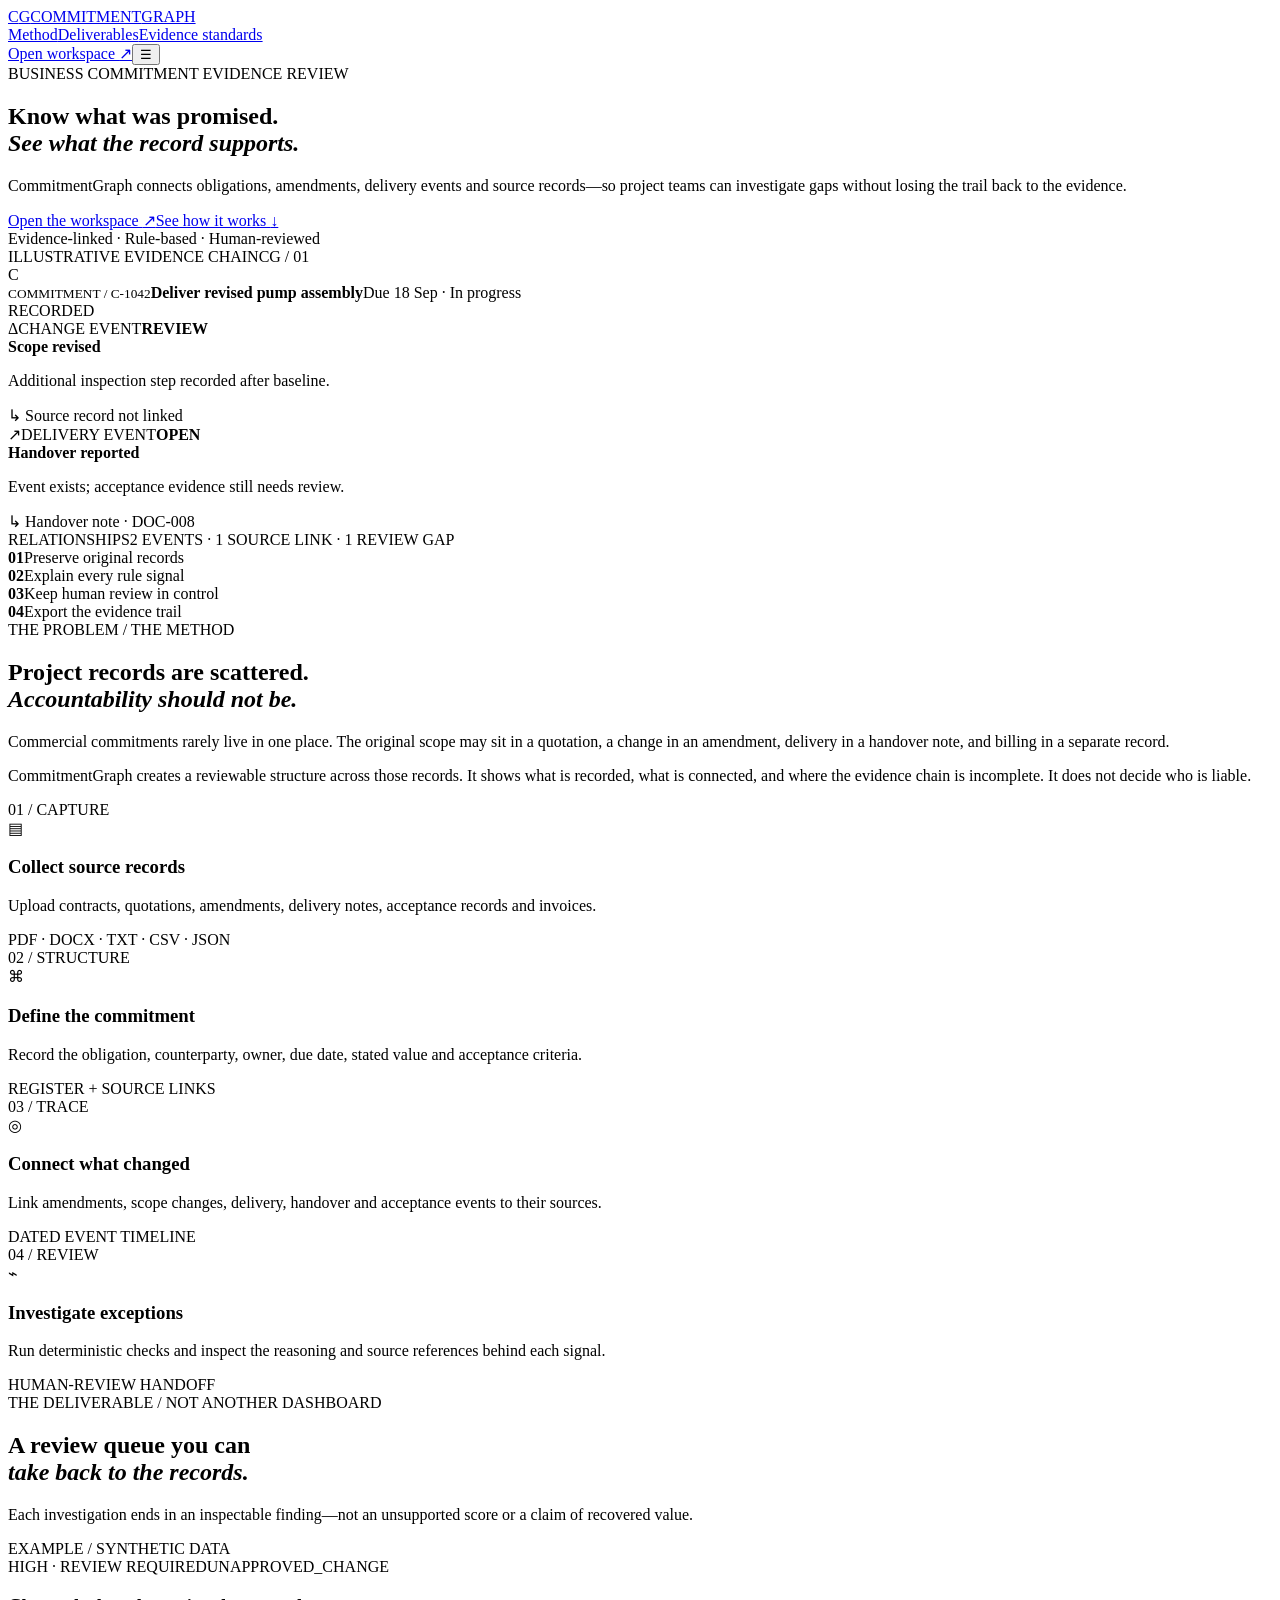
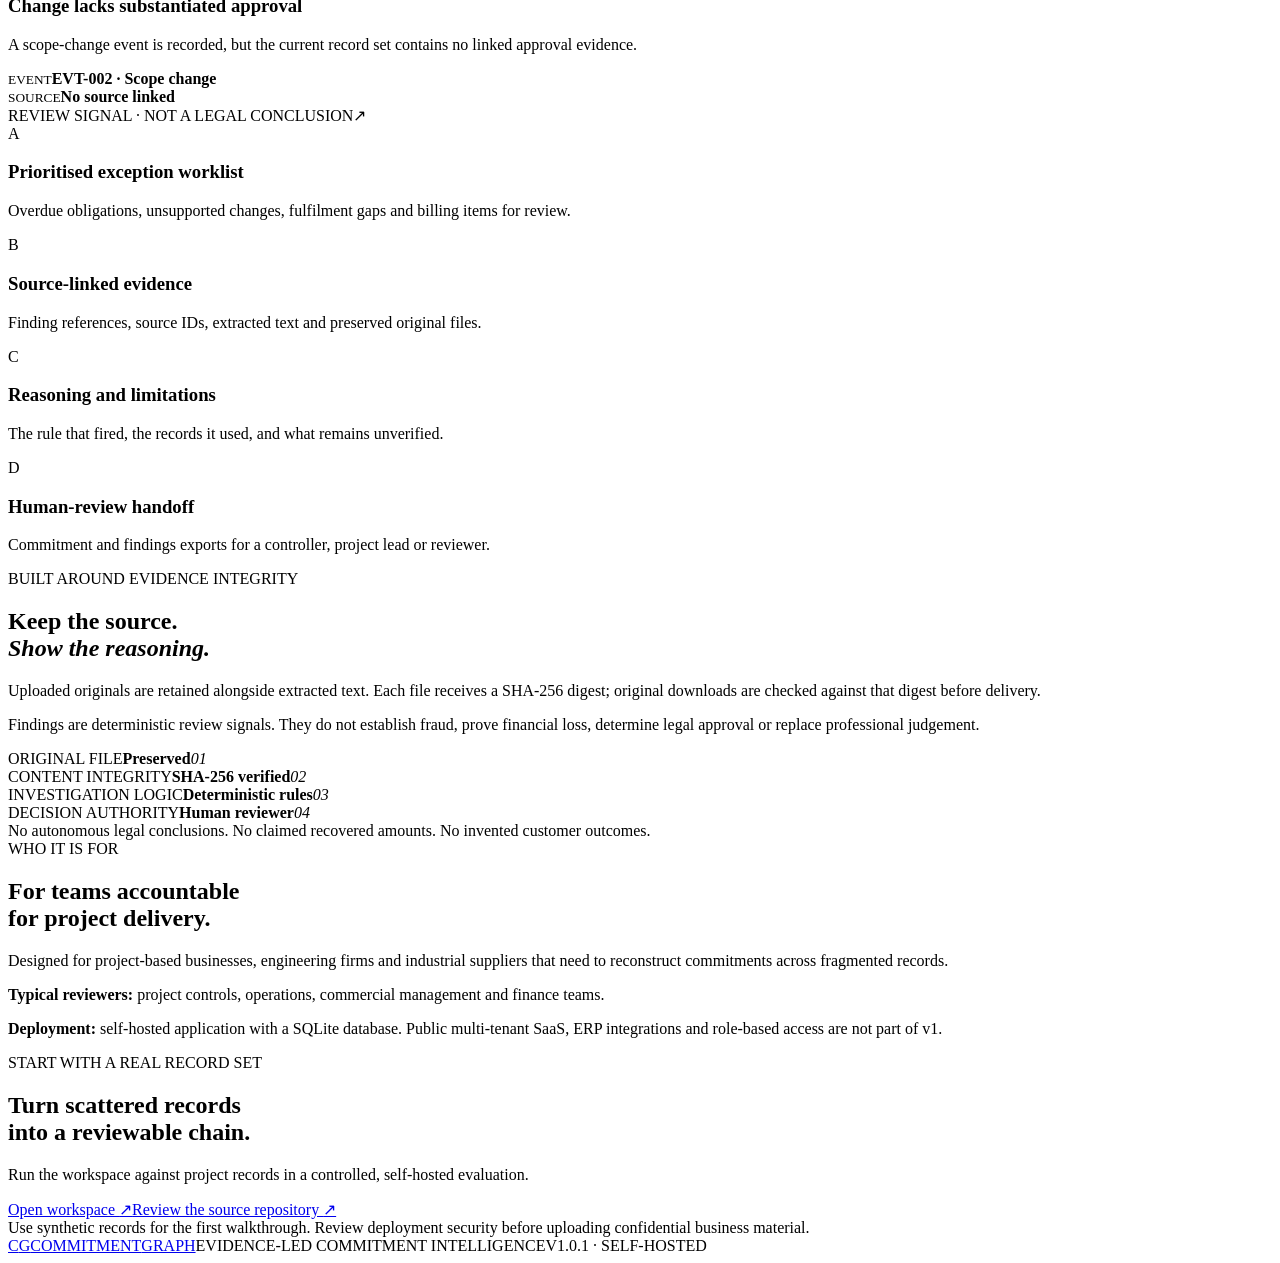
==== static/marketing.html @ 166079d4 "Add the CommitmentGraph public product website" ====
<!doctype html>
<html lang="en"><head>
<meta charset="utf-8"><meta name="viewport" content="width=device-width,initial-scale=1">
<meta name="theme-color" content="#101713"><meta name="description" content="CommitmentGraph connects business obligations, changes, delivery events and source records into an evidence-linked review workflow.">
<meta property="og:title" content="CommitmentGraph — Evidence-led commitment intelligence"><meta property="og:description" content="Reconstruct what was promised, what changed, what was delivered, and what the records support.">
<title>CommitmentGraph — Evidence-led commitment intelligence</title>
<link rel="preconnect" href="https://fonts.googleapis.com"><link rel="preconnect" href="https://fonts.gstatic.com" crossorigin>
<link href="https://fonts.googleapis.com/css2?family=DM+Mono:wght@400;500&family=DM+Sans:wght@400;500;600;700&family=Manrope:wght@400;500;600;700;800&display=swap" rel="stylesheet">
<link rel="stylesheet" href="/static/site.css"></head><body>
<header class="site-header"><a class="brand" href="/" aria-label="CommitmentGraph home"><span class="brand-mark">C<span>G</span></span><span class="brand-word">COMMITMENT<span>GRAPH</span></span></a>
<nav class="main-nav" id="main-nav"><a href="#method">Method</a><a href="#outputs">Deliverables</a><a href="#boundaries">Evidence standards</a></nav>
<a class="header-cta" href="/workspace">Open workspace <span>↗</span></a><button class="menu-toggle" aria-label="Toggle navigation" aria-expanded="false">☰</button></header>
<main>
<section class="hero section-wrap"><div class="hero-copy"><div class="eyebrow"><span class="eyebrow-line"></span> BUSINESS COMMITMENT EVIDENCE REVIEW</div>
<h1>Know what was promised.<br><em>See what the record supports.</em></h1>
<p class="hero-lede">CommitmentGraph connects obligations, amendments, delivery events and source records—so project teams can investigate gaps without losing the trail back to the evidence.</p>
<div class="hero-actions"><a class="button button-primary" href="/workspace">Open the workspace <span>↗</span></a><a class="button button-secondary" href="#method">See how it works <span>↓</span></a></div>
<div class="hero-footnote"><span class="status-dot"></span> Evidence-linked · Rule-based · Human-reviewed</div></div>
<div class="hero-visual"><div class="visual-topline"><span>ILLUSTRATIVE EVIDENCE CHAIN</span><span>CG / 01</span></div>
<div class="chain-root"><div class="node-icon">C</div><div><small>COMMITMENT / C-1042</small><strong>Deliver revised pump assembly</strong><span>Due 18 Sep · In progress</span></div><span class="node-state">RECORDED</span></div>
<div class="chain-branches"><div class="branch-line"></div><article class="chain-card change"><div class="chain-card-head"><span class="type-mark">Δ</span><span>CHANGE EVENT</span><b>REVIEW</b></div><strong>Scope revised</strong><p>Additional inspection step recorded after baseline.</p><div class="chain-source">↳ Source record not linked</div></article>
<article class="chain-card delivery"><div class="chain-card-head"><span class="type-mark">↗</span><span>DELIVERY EVENT</span><b>OPEN</b></div><strong>Handover reported</strong><p>Event exists; acceptance evidence still needs review.</p><div class="chain-source linked">↳ Handover note · DOC-008</div></article></div>
<div class="visual-footer"><span>RELATIONSHIPS</span><span>2 EVENTS · 1 SOURCE LINK · 1 REVIEW GAP</span></div></div></section>
<section class="proof-strip"><div><b>01</b><span>Preserve original records</span></div><div><b>02</b><span>Explain every rule signal</span></div><div><b>03</b><span>Keep human review in control</span></div><div><b>04</b><span>Export the evidence trail</span></div></section>
<section class="intro section-wrap" id="method"><div class="section-kicker">THE PROBLEM / THE METHOD</div><div class="intro-grid"><h2>Project records are scattered.<br><em>Accountability should not be.</em></h2>
<div class="intro-text"><p>Commercial commitments rarely live in one place. The original scope may sit in a quotation, a change in an amendment, delivery in a handover note, and billing in a separate record.</p><p>CommitmentGraph creates a reviewable structure across those records. It shows what is recorded, what is connected, and where the evidence chain is incomplete. It does not decide who is liable.</p></div></div>
<div class="workflow"><article class="workflow-step"><span class="step-no">01 / CAPTURE</span><div class="step-icon">▤</div><h3>Collect source records</h3><p>Upload contracts, quotations, amendments, delivery notes, acceptance records and invoices.</p><span class="step-foot">PDF · DOCX · TXT · CSV · JSON</span></article>
<article class="workflow-step"><span class="step-no">02 / STRUCTURE</span><div class="step-icon">⌘</div><h3>Define the commitment</h3><p>Record the obligation, counterparty, owner, due date, stated value and acceptance criteria.</p><span class="step-foot">REGISTER + SOURCE LINKS</span></article>
<article class="workflow-step"><span class="step-no">03 / TRACE</span><div class="step-icon">◎</div><h3>Connect what changed</h3><p>Link amendments, scope changes, delivery, handover and acceptance events to their sources.</p><span class="step-foot">DATED EVENT TIMELINE</span></article>
<article class="workflow-step"><span class="step-no">04 / REVIEW</span><div class="step-icon">⌁</div><h3>Investigate exceptions</h3><p>Run deterministic checks and inspect the reasoning and source references behind each signal.</p><span class="step-foot">HUMAN-REVIEW HANDOFF</span></article></div></section>
<section class="outputs-section" id="outputs"><div class="section-wrap"><div class="section-kicker">THE DELIVERABLE / NOT ANOTHER DASHBOARD</div><div class="outputs-heading"><h2>A review queue you can<br><em>take back to the records.</em></h2><p>Each investigation ends in an inspectable finding—not an unsupported score or a claim of recovered value.</p></div>
<div class="output-grid"><article class="output-main"><div class="output-label">EXAMPLE / SYNTHETIC DATA</div><div class="finding-preview"><div class="finding-top"><span class="finding-tag">HIGH · REVIEW REQUIRED</span><span class="finding-code">UNAPPROVED_CHANGE</span></div><h3>Change lacks substantiated approval</h3><p>A scope-change event is recorded, but the current record set contains no linked approval evidence.</p><div class="evidence-pair"><div><small>EVENT</small><b>EVT-002 · Scope change</b></div><div><small>SOURCE</small><b class="missing">No source linked</b></div></div><div class="finding-bottom"><span>REVIEW SIGNAL · NOT A LEGAL CONCLUSION</span><span>↗</span></div></div></article>
<div class="output-list"><article><span class="output-index">A</span><div><h3>Prioritised exception worklist</h3><p>Overdue obligations, unsupported changes, fulfilment gaps and billing items for review.</p></div></article>
<article><span class="output-index">B</span><div><h3>Source-linked evidence</h3><p>Finding references, source IDs, extracted text and preserved original files.</p></div></article>
<article><span class="output-index">C</span><div><h3>Reasoning and limitations</h3><p>The rule that fired, the records it used, and what remains unverified.</p></div></article>
<article><span class="output-index">D</span><div><h3>Human-review handoff</h3><p>Commitment and findings exports for a controller, project lead or reviewer.</p></div></article></div></div></div></section>
<section class="integrity section-wrap" id="boundaries"><div class="integrity-copy"><div class="section-kicker">BUILT AROUND EVIDENCE INTEGRITY</div><h2>Keep the source.<br><em>Show the reasoning.</em></h2>
<p>Uploaded originals are retained alongside extracted text. Each file receives a SHA-256 digest; original downloads are checked against that digest before delivery.</p><p>Findings are deterministic review signals. They do not establish fraud, prove financial loss, determine legal approval or replace professional judgement.</p></div>
<div class="integrity-spec"><div class="spec-row"><span>ORIGINAL FILE</span><b>Preserved</b><i>01</i></div><div class="spec-row"><span>CONTENT INTEGRITY</span><b>SHA-256 verified</b><i>02</i></div><div class="spec-row"><span>INVESTIGATION LOGIC</span><b>Deterministic rules</b><i>03</i></div><div class="spec-row"><span>DECISION AUTHORITY</span><b>Human reviewer</b><i>04</i></div><div class="spec-note">No autonomous legal conclusions. No claimed recovered amounts. No invented customer outcomes.</div></div></section>
<section class="use-case"><div class="section-wrap use-case-inner"><div><div class="section-kicker">WHO IT IS FOR</div><h2>For teams accountable<br>for project delivery.</h2></div><div class="use-case-copy"><p>Designed for project-based businesses, engineering firms and industrial suppliers that need to reconstruct commitments across fragmented records.</p><p><b>Typical reviewers:</b> project controls, operations, commercial management and finance teams.</p><p><b>Deployment:</b> self-hosted application with a SQLite database. Public multi-tenant SaaS, ERP integrations and role-based access are not part of v1.</p></div></div></section>
<section class="final-cta section-wrap"><div class="section-kicker">START WITH A REAL RECORD SET</div><h2>Turn scattered records<br>into a reviewable chain.</h2><p>Run the workspace against project records in a controlled, self-hosted evaluation.</p>
<div class="hero-actions"><a class="button button-primary" href="/workspace">Open workspace <span>↗</span></a><a class="button button-secondary" href="https://github.com/DT-09/CommitmentGraph" target="_blank" rel="noopener noreferrer">Review the source repository <span>↗</span></a></div><div class="cta-note">Use synthetic records for the first walkthrough. Review deployment security before uploading confidential business material.</div></section>
</main><footer class="site-footer"><a class="brand" href="/"><span class="brand-mark">C<span>G</span></span><span class="brand-word">COMMITMENT<span>GRAPH</span></span></a><span>EVIDENCE-LED COMMITMENT INTELLIGENCE</span><span>V1.0.1 · SELF-HOSTED</span></footer>
<script src="/static/site.js" defer></script></body></html>
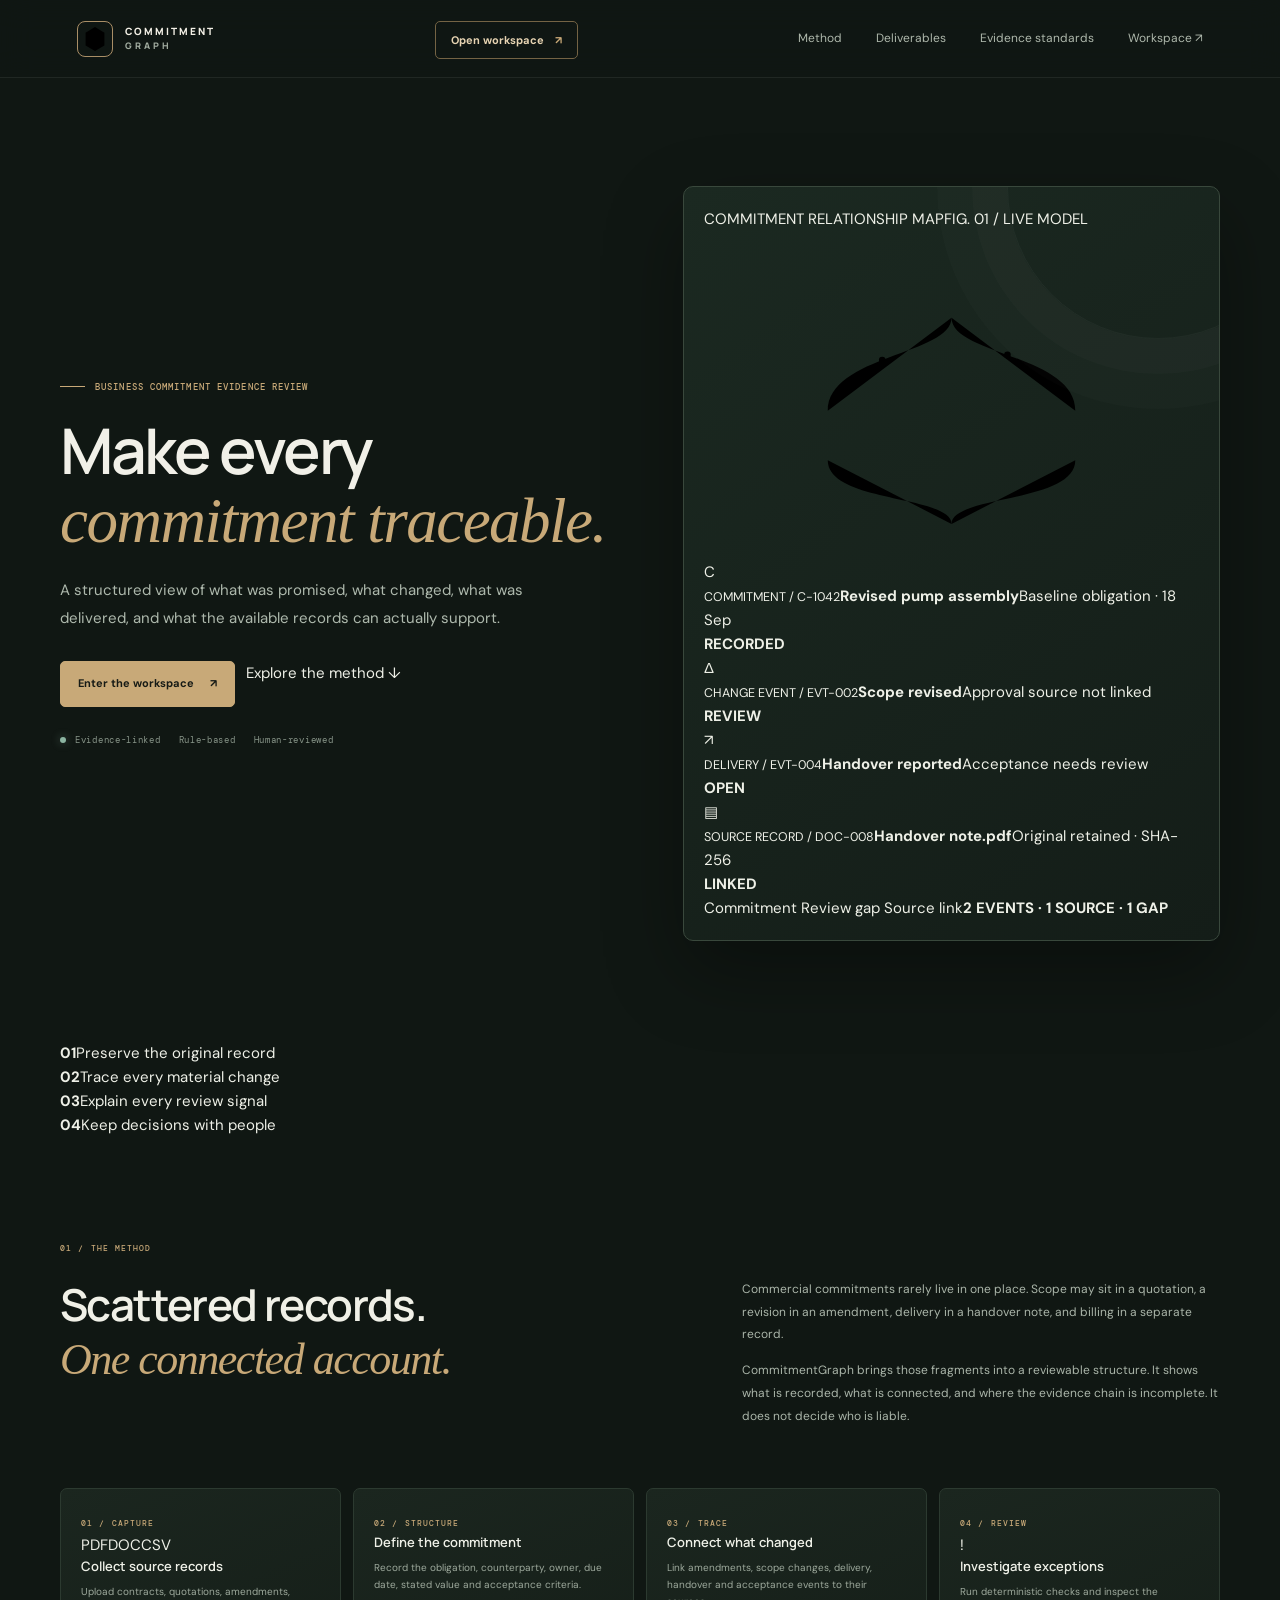
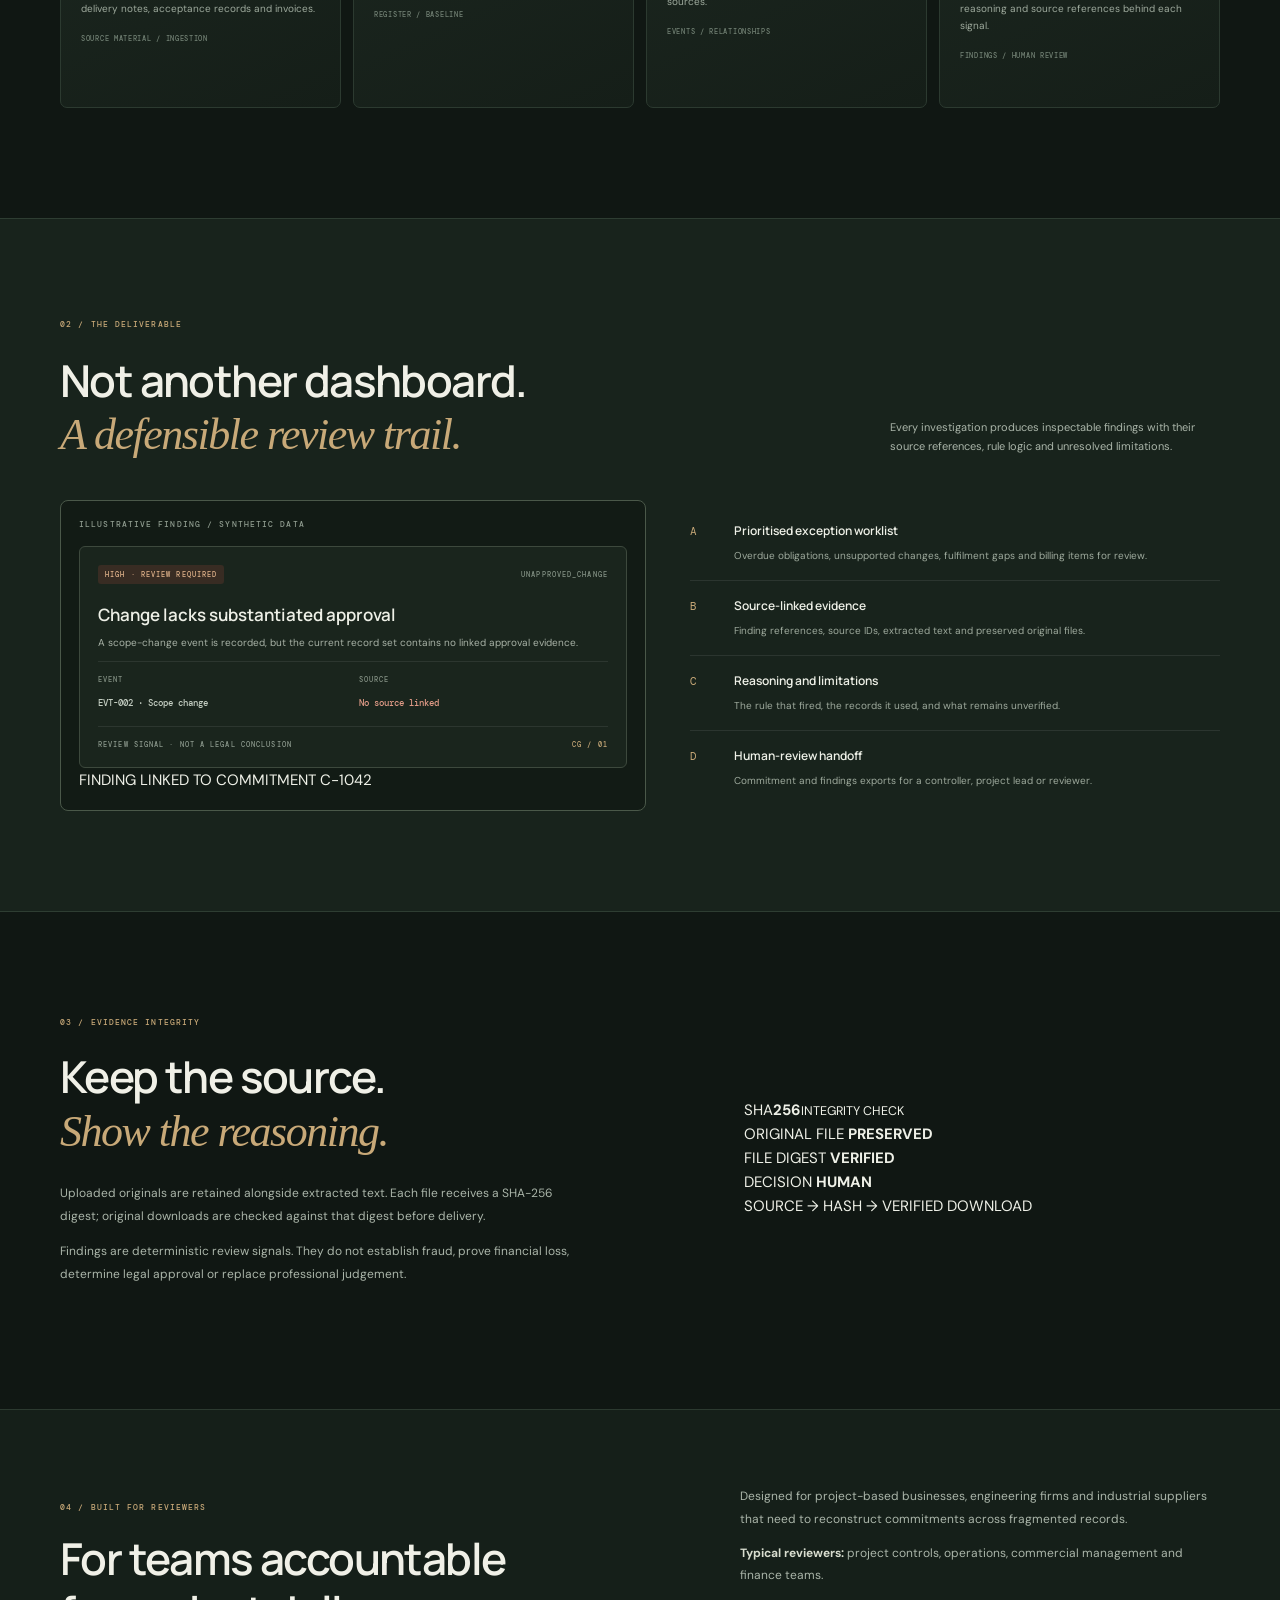
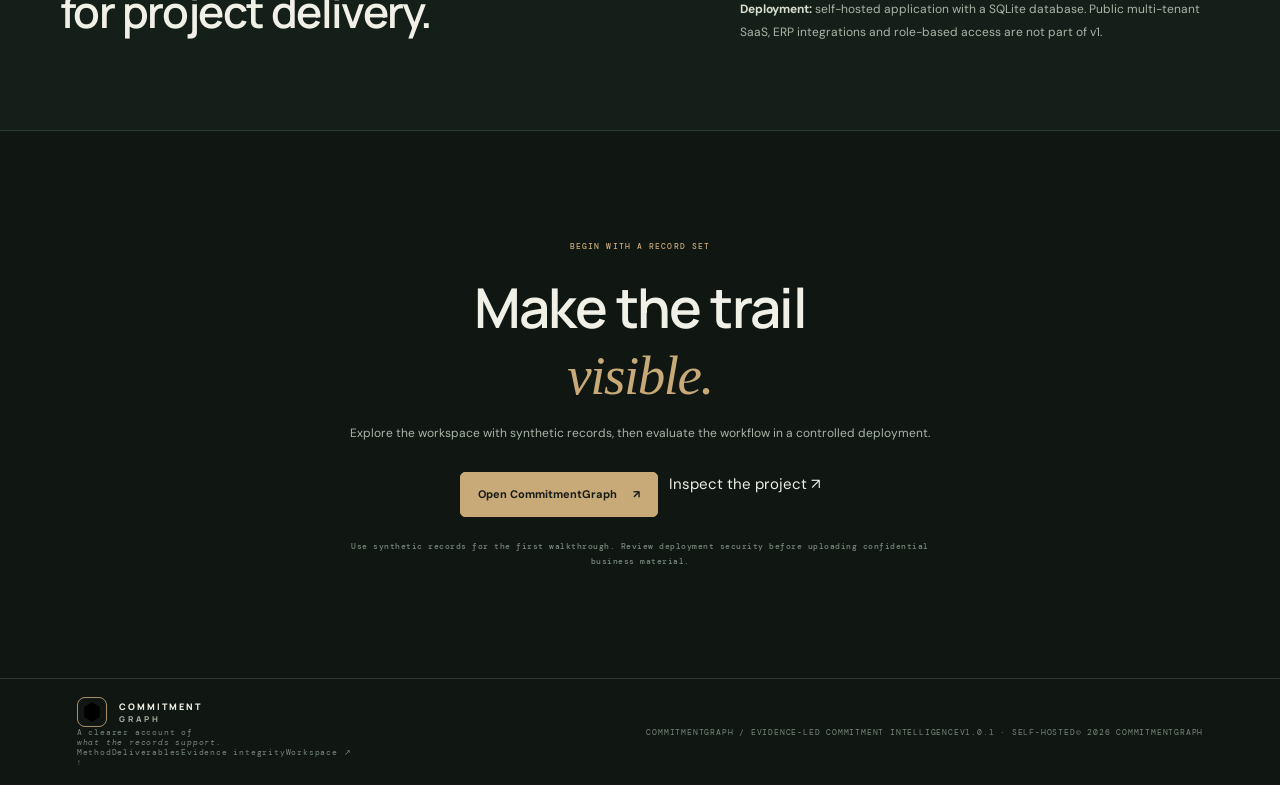
==== commit f3750501: "Refine CommitmentGraph homepage with LedgerTrace-inspired editorial layout and visual identity" ====
--- a/static/marketing.html
+++ b/static/marketing.html
@@ -1,44 +1,50 @@
 <!doctype html>
 <html lang="en"><head>
 <meta charset="utf-8"><meta name="viewport" content="width=device-width,initial-scale=1">
-<meta name="theme-color" content="#101713"><meta name="description" content="CommitmentGraph connects business obligations, changes, delivery events and source records into an evidence-linked review workflow.">
-<meta property="og:title" content="CommitmentGraph — Evidence-led commitment intelligence"><meta property="og:description" content="Reconstruct what was promised, what changed, what was delivered, and what the records support.">
+<meta name="theme-color" content="#0B0B0A">
+<meta name="description" content="CommitmentGraph reconstructs business commitments, traces changes and delivery to source records, and produces an evidence-linked review queue.">
+<meta property="og:title" content="CommitmentGraph — Make delivery evidence legible">
+<meta property="og:description" content="A structured review of what was promised, what changed, what was delivered, and what the records support.">
 <title>CommitmentGraph — Evidence-led commitment intelligence</title>
 <link rel="preconnect" href="https://fonts.googleapis.com"><link rel="preconnect" href="https://fonts.gstatic.com" crossorigin>
-<link href="https://fonts.googleapis.com/css2?family=DM+Mono:wght@400;500&family=DM+Sans:wght@400;500;600;700&family=Manrope:wght@400;500;600;700;800&display=swap" rel="stylesheet">
+<link href="https://fonts.googleapis.com/css2?family=DM+Mono:wght@400;500&family=DM+Sans:wght@400;500;600;700&family=Manrope:wght@400;500;600;700;800&family=Cormorant+Garamond:wght@400;500;600&display=swap" rel="stylesheet">
 <link rel="stylesheet" href="/static/site.css"></head><body>
-<header class="site-header"><a class="brand" href="/" aria-label="CommitmentGraph home"><span class="brand-mark">C<span>G</span></span><span class="brand-word">COMMITMENT<span>GRAPH</span></span></a>
-<nav class="main-nav" id="main-nav"><a href="#method">Method</a><a href="#outputs">Deliverables</a><a href="#boundaries">Evidence standards</a></nav>
-<a class="header-cta" href="/workspace">Open workspace <span>↗</span></a><button class="menu-toggle" aria-label="Toggle navigation" aria-expanded="false">☰</button></header>
+<div class="ambient ambient-one"></div><div class="ambient ambient-two"></div>
+<header class="site-header">
+<a class="brand" href="/" aria-label="CommitmentGraph home"><span class="brand-mark"><svg viewBox="0 0 40 40" aria-hidden="true"><path d="M9 12.5 20 6l11 6.5v15L20 34 9 27.5z"/><path d="M9 12.5 20 19l11-6.5M20 19v15M14 9.5l11 6.8"/></svg></span><span class="brand-word">COMMITMENT<span>GRAPH</span></span></a>
+<div class="header-actions"><a class="header-cta" href="/workspace">Open workspace <span>↗</span></a><button class="menu-toggle" aria-label="Open navigation" aria-expanded="false"><span></span><span></span></button></div>
+<nav class="main-nav" id="main-nav" aria-label="Main navigation"><a href="#method">Method</a><a href="#outputs">Deliverables</a><a href="#integrity">Evidence standards</a><a href="/workspace">Workspace <span>↗</span></a></nav>
+</header>
 <main>
-<section class="hero section-wrap"><div class="hero-copy"><div class="eyebrow"><span class="eyebrow-line"></span> BUSINESS COMMITMENT EVIDENCE REVIEW</div>
-<h1>Know what was promised.<br><em>See what the record supports.</em></h1>
-<p class="hero-lede">CommitmentGraph connects obligations, amendments, delivery events and source records—so project teams can investigate gaps without losing the trail back to the evidence.</p>
-<div class="hero-actions"><a class="button button-primary" href="/workspace">Open the workspace <span>↗</span></a><a class="button button-secondary" href="#method">See how it works <span>↓</span></a></div>
-<div class="hero-footnote"><span class="status-dot"></span> Evidence-linked · Rule-based · Human-reviewed</div></div>
-<div class="hero-visual"><div class="visual-topline"><span>ILLUSTRATIVE EVIDENCE CHAIN</span><span>CG / 01</span></div>
-<div class="chain-root"><div class="node-icon">C</div><div><small>COMMITMENT / C-1042</small><strong>Deliver revised pump assembly</strong><span>Due 18 Sep · In progress</span></div><span class="node-state">RECORDED</span></div>
-<div class="chain-branches"><div class="branch-line"></div><article class="chain-card change"><div class="chain-card-head"><span class="type-mark">Δ</span><span>CHANGE EVENT</span><b>REVIEW</b></div><strong>Scope revised</strong><p>Additional inspection step recorded after baseline.</p><div class="chain-source">↳ Source record not linked</div></article>
-<article class="chain-card delivery"><div class="chain-card-head"><span class="type-mark">↗</span><span>DELIVERY EVENT</span><b>OPEN</b></div><strong>Handover reported</strong><p>Event exists; acceptance evidence still needs review.</p><div class="chain-source linked">↳ Handover note · DOC-008</div></article></div>
-<div class="visual-footer"><span>RELATIONSHIPS</span><span>2 EVENTS · 1 SOURCE LINK · 1 REVIEW GAP</span></div></div></section>
-<section class="proof-strip"><div><b>01</b><span>Preserve original records</span></div><div><b>02</b><span>Explain every rule signal</span></div><div><b>03</b><span>Keep human review in control</span></div><div><b>04</b><span>Export the evidence trail</span></div></section>
-<section class="intro section-wrap" id="method"><div class="section-kicker">THE PROBLEM / THE METHOD</div><div class="intro-grid"><h2>Project records are scattered.<br><em>Accountability should not be.</em></h2>
-<div class="intro-text"><p>Commercial commitments rarely live in one place. The original scope may sit in a quotation, a change in an amendment, delivery in a handover note, and billing in a separate record.</p><p>CommitmentGraph creates a reviewable structure across those records. It shows what is recorded, what is connected, and where the evidence chain is incomplete. It does not decide who is liable.</p></div></div>
-<div class="workflow"><article class="workflow-step"><span class="step-no">01 / CAPTURE</span><div class="step-icon">▤</div><h3>Collect source records</h3><p>Upload contracts, quotations, amendments, delivery notes, acceptance records and invoices.</p><span class="step-foot">PDF · DOCX · TXT · CSV · JSON</span></article>
-<article class="workflow-step"><span class="step-no">02 / STRUCTURE</span><div class="step-icon">⌘</div><h3>Define the commitment</h3><p>Record the obligation, counterparty, owner, due date, stated value and acceptance criteria.</p><span class="step-foot">REGISTER + SOURCE LINKS</span></article>
-<article class="workflow-step"><span class="step-no">03 / TRACE</span><div class="step-icon">◎</div><h3>Connect what changed</h3><p>Link amendments, scope changes, delivery, handover and acceptance events to their sources.</p><span class="step-foot">DATED EVENT TIMELINE</span></article>
-<article class="workflow-step"><span class="step-no">04 / REVIEW</span><div class="step-icon">⌁</div><h3>Investigate exceptions</h3><p>Run deterministic checks and inspect the reasoning and source references behind each signal.</p><span class="step-foot">HUMAN-REVIEW HANDOFF</span></article></div></section>
-<section class="outputs-section" id="outputs"><div class="section-wrap"><div class="section-kicker">THE DELIVERABLE / NOT ANOTHER DASHBOARD</div><div class="outputs-heading"><h2>A review queue you can<br><em>take back to the records.</em></h2><p>Each investigation ends in an inspectable finding—not an unsupported score or a claim of recovered value.</p></div>
-<div class="output-grid"><article class="output-main"><div class="output-label">EXAMPLE / SYNTHETIC DATA</div><div class="finding-preview"><div class="finding-top"><span class="finding-tag">HIGH · REVIEW REQUIRED</span><span class="finding-code">UNAPPROVED_CHANGE</span></div><h3>Change lacks substantiated approval</h3><p>A scope-change event is recorded, but the current record set contains no linked approval evidence.</p><div class="evidence-pair"><div><small>EVENT</small><b>EVT-002 · Scope change</b></div><div><small>SOURCE</small><b class="missing">No source linked</b></div></div><div class="finding-bottom"><span>REVIEW SIGNAL · NOT A LEGAL CONCLUSION</span><span>↗</span></div></div></article>
-<div class="output-list"><article><span class="output-index">A</span><div><h3>Prioritised exception worklist</h3><p>Overdue obligations, unsupported changes, fulfilment gaps and billing items for review.</p></div></article>
-<article><span class="output-index">B</span><div><h3>Source-linked evidence</h3><p>Finding references, source IDs, extracted text and preserved original files.</p></div></article>
-<article><span class="output-index">C</span><div><h3>Reasoning and limitations</h3><p>The rule that fired, the records it used, and what remains unverified.</p></div></article>
-<article><span class="output-index">D</span><div><h3>Human-review handoff</h3><p>Commitment and findings exports for a controller, project lead or reviewer.</p></div></article></div></div></div></section>
-<section class="integrity section-wrap" id="boundaries"><div class="integrity-copy"><div class="section-kicker">BUILT AROUND EVIDENCE INTEGRITY</div><h2>Keep the source.<br><em>Show the reasoning.</em></h2>
-<p>Uploaded originals are retained alongside extracted text. Each file receives a SHA-256 digest; original downloads are checked against that digest before delivery.</p><p>Findings are deterministic review signals. They do not establish fraud, prove financial loss, determine legal approval or replace professional judgement.</p></div>
-<div class="integrity-spec"><div class="spec-row"><span>ORIGINAL FILE</span><b>Preserved</b><i>01</i></div><div class="spec-row"><span>CONTENT INTEGRITY</span><b>SHA-256 verified</b><i>02</i></div><div class="spec-row"><span>INVESTIGATION LOGIC</span><b>Deterministic rules</b><i>03</i></div><div class="spec-row"><span>DECISION AUTHORITY</span><b>Human reviewer</b><i>04</i></div><div class="spec-note">No autonomous legal conclusions. No claimed recovered amounts. No invented customer outcomes.</div></div></section>
-<section class="use-case"><div class="section-wrap use-case-inner"><div><div class="section-kicker">WHO IT IS FOR</div><h2>For teams accountable<br>for project delivery.</h2></div><div class="use-case-copy"><p>Designed for project-based businesses, engineering firms and industrial suppliers that need to reconstruct commitments across fragmented records.</p><p><b>Typical reviewers:</b> project controls, operations, commercial management and finance teams.</p><p><b>Deployment:</b> self-hosted application with a SQLite database. Public multi-tenant SaaS, ERP integrations and role-based access are not part of v1.</p></div></div></section>
-<section class="final-cta section-wrap"><div class="section-kicker">START WITH A REAL RECORD SET</div><h2>Turn scattered records<br>into a reviewable chain.</h2><p>Run the workspace against project records in a controlled, self-hosted evaluation.</p>
-<div class="hero-actions"><a class="button button-primary" href="/workspace">Open workspace <span>↗</span></a><a class="button button-secondary" href="https://github.com/DT-09/CommitmentGraph" target="_blank" rel="noopener noreferrer">Review the source repository <span>↗</span></a></div><div class="cta-note">Use synthetic records for the first walkthrough. Review deployment security before uploading confidential business material.</div></section>
-</main><footer class="site-footer"><a class="brand" href="/"><span class="brand-mark">C<span>G</span></span><span class="brand-word">COMMITMENT<span>GRAPH</span></span></a><span>EVIDENCE-LED COMMITMENT INTELLIGENCE</span><span>V1.0.1 · SELF-HOSTED</span></footer>
+<section class="hero section-wrap">
+<div class="hero-copy"><div class="eyebrow"><span class="eyebrow-line"></span> BUSINESS COMMITMENT EVIDENCE REVIEW</div>
+<h1>Make every<br><em>commitment traceable.</em></h1>
+<p class="hero-lede">A structured view of what was promised, what changed, what was delivered, and what the available records can actually support.</p>
+<div class="hero-actions"><a class="button button-primary" href="/workspace">Enter the workspace <span>↗</span></a><a class="text-link" href="#method">Explore the method <span>↓</span></a></div>
+<div class="hero-footnote"><span class="status-dot"></span> Evidence-linked <i></i> Rule-based <i></i> Human-reviewed</div></div>
+<div class="hero-visual" aria-label="Illustrative relationship map connecting a commitment, an amendment, a delivery event and source evidence">
+<div class="visual-heading"><span>COMMITMENT RELATIONSHIP MAP</span><span>FIG. 01 / LIVE MODEL</span></div>
+<div class="visual-grid"></div>
+<svg class="network-lines" viewBox="0 0 600 390" preserveAspectRatio="none" aria-hidden="true"><path class="line line-main" d="M300 105 C300 150 150 150 150 218"/><path class="line line-main" d="M300 105 C300 150 450 150 450 218"/><path class="line line-sub" d="M150 278 C150 330 300 320 300 355"/><path class="line line-sub" d="M450 278 C450 330 300 320 300 355"/><circle class="line-pulse" r="4"><animateMotion dur="4s" repeatCount="indefinite" path="M300 105 C300 150 150 150 150 218"/></circle><circle class="line-pulse pulse-two" r="4"><animateMotion dur="4.8s" repeatCount="indefinite" path="M300 105 C300 150 450 150 450 218"/></circle></svg>
+<div class="map-node root-node"><span class="node-symbol">C</span><div><small>COMMITMENT / C-1042</small><strong>Revised pump assembly</strong><span>Baseline obligation · 18 Sep</span></div><b class="node-pill">RECORDED</b></div>
+<div class="map-node change-node"><span class="node-symbol">Δ</span><div><small>CHANGE EVENT / EVT-002</small><strong>Scope revised</strong><span>Approval source not linked</span></div><b class="node-alert">REVIEW</b></div>
+<div class="map-node delivery-node"><span class="node-symbol">↗</span><div><small>DELIVERY / EVT-004</small><strong>Handover reported</strong><span>Acceptance needs review</span></div><b class="node-open">OPEN</b></div>
+<div class="map-node source-node"><span class="node-symbol">▤</span><div><small>SOURCE RECORD / DOC-008</small><strong>Handover note.pdf</strong><span>Original retained · SHA-256</span></div><b class="node-linked">LINKED</b></div>
+<div class="map-caption"><span><i class="legend-dot gold"></i> Commitment</span><span><i class="legend-dot red"></i> Review gap</span><span><i class="legend-dot teal"></i> Source link</span><b>2 EVENTS · 1 SOURCE · 1 GAP</b></div>
+</div></section>
+<section class="principles"><div class="section-wrap principles-inner"><div><b>01</b><span>Preserve the original record</span></div><div><b>02</b><span>Trace every material change</span></div><div><b>03</b><span>Explain every review signal</span></div><div><b>04</b><span>Keep decisions with people</span></div></div></section>
+<section class="intro section-wrap" id="method"><div class="section-kicker">01 / THE METHOD</div><div class="intro-grid"><h2>Scattered records.<br><em>One connected account.</em></h2><div class="intro-text"><p>Commercial commitments rarely live in one place. Scope may sit in a quotation, a revision in an amendment, delivery in a handover note, and billing in a separate record.</p><p>CommitmentGraph brings those fragments into a reviewable structure. It shows what is recorded, what is connected, and where the evidence chain is incomplete. It does not decide who is liable.</p></div></div>
+<div class="workflow"><article class="workflow-step"><span class="step-no">01 / CAPTURE</span><div class="step-illustration"><span class="file-shape">PDF</span><span class="file-shape alt">DOC</span><span class="file-shape">CSV</span></div><h3>Collect source records</h3><p>Upload contracts, quotations, amendments, delivery notes, acceptance records and invoices.</p><span class="step-foot">SOURCE MATERIAL / INGESTION</span></article>
+<article class="workflow-step"><span class="step-no">02 / STRUCTURE</span><div class="step-illustration structure-art"><span class="orbit"></span><span class="orbit orbit-two"></span><i></i><i></i><i></i></div><h3>Define the commitment</h3><p>Record the obligation, counterparty, owner, due date, stated value and acceptance criteria.</p><span class="step-foot">REGISTER / BASELINE</span></article>
+<article class="workflow-step"><span class="step-no">03 / TRACE</span><div class="step-illustration trace-art"><i></i><i></i><i></i><i></i><span></span></div><h3>Connect what changed</h3><p>Link amendments, scope changes, delivery, handover and acceptance events to their sources.</p><span class="step-foot">EVENTS / RELATIONSHIPS</span></article>
+<article class="workflow-step"><span class="step-no">04 / REVIEW</span><div class="step-illustration review-art"><span>!</span><i></i><i></i></div><h3>Investigate exceptions</h3><p>Run deterministic checks and inspect the reasoning and source references behind each signal.</p><span class="step-foot">FINDINGS / HUMAN REVIEW</span></article></div></section>
+<section class="outputs-section" id="outputs"><div class="section-wrap"><div class="section-kicker">02 / THE DELIVERABLE</div><div class="outputs-heading"><h2>Not another dashboard.<br><em>A defensible review trail.</em></h2><p>Every investigation produces inspectable findings with their source references, rule logic and unresolved limitations.</p></div>
+<div class="output-grid"><article class="output-main"><div class="output-label"><span class="pulse-small"></span> ILLUSTRATIVE FINDING / SYNTHETIC DATA</div><div class="finding-preview"><div class="finding-top"><span class="finding-tag">HIGH · REVIEW REQUIRED</span><span class="finding-code">UNAPPROVED_CHANGE</span></div><h3>Change lacks substantiated approval</h3><p>A scope-change event is recorded, but the current record set contains no linked approval evidence.</p><div class="evidence-pair"><div><small>EVENT</small><b>EVT-002 · Scope change</b></div><div><small>SOURCE</small><b class="missing">No source linked</b></div></div><div class="finding-bottom"><span>REVIEW SIGNAL · NOT A LEGAL CONCLUSION</span><span>CG / 01</span></div></div><div class="finding-connector"><span></span><span>FINDING LINKED TO COMMITMENT C-1042</span><span></span></div></article>
+<div class="output-list"><article><span class="output-index">A</span><div><h3>Prioritised exception worklist</h3><p>Overdue obligations, unsupported changes, fulfilment gaps and billing items for review.</p></div></article><article><span class="output-index">B</span><div><h3>Source-linked evidence</h3><p>Finding references, source IDs, extracted text and preserved original files.</p></div></article><article><span class="output-index">C</span><div><h3>Reasoning and limitations</h3><p>The rule that fired, the records it used, and what remains unverified.</p></div></article><article><span class="output-index">D</span><div><h3>Human-review handoff</h3><p>Commitment and findings exports for a controller, project lead or reviewer.</p></div></article></div></div></div></section>
+<section class="integrity section-wrap" id="integrity"><div class="integrity-copy"><div class="section-kicker">03 / EVIDENCE INTEGRITY</div><h2>Keep the source.<br><em>Show the reasoning.</em></h2><p>Uploaded originals are retained alongside extracted text. Each file receives a SHA-256 digest; original downloads are checked against that digest before delivery.</p><p>Findings are deterministic review signals. They do not establish fraud, prove financial loss, determine legal approval or replace professional judgement.</p></div>
+<div class="integrity-visual"><div class="integrity-orbit orbit-a"></div><div class="integrity-orbit orbit-b"></div><div class="integrity-core"><span>SHA</span><b>256</b><small>INTEGRITY CHECK</small></div><div class="integrity-tag tag-original">ORIGINAL FILE <b>PRESERVED</b></div><div class="integrity-tag tag-hash">FILE DIGEST <b>VERIFIED</b></div><div class="integrity-tag tag-review">DECISION <b>HUMAN</b></div><div class="integrity-foot">SOURCE → HASH → VERIFIED DOWNLOAD</div></div></section>
+<section class="use-case"><div class="section-wrap use-case-inner"><div><div class="section-kicker">04 / BUILT FOR REVIEWERS</div><h2>For teams accountable<br>for project delivery.</h2></div><div class="use-case-copy"><p>Designed for project-based businesses, engineering firms and industrial suppliers that need to reconstruct commitments across fragmented records.</p><p><b>Typical reviewers:</b> project controls, operations, commercial management and finance teams.</p><p><b>Deployment:</b> self-hosted application with a SQLite database. Public multi-tenant SaaS, ERP integrations and role-based access are not part of v1.</p></div></div></section>
+<section class="final-cta section-wrap"><div class="cta-rule"></div><div class="section-kicker">BEGIN WITH A RECORD SET</div><h2>Make the trail<br><em>visible.</em></h2><p>Explore the workspace with synthetic records, then evaluate the workflow in a controlled deployment.</p><div class="hero-actions"><a class="button button-primary" href="/workspace">Open CommitmentGraph <span>↗</span></a><a class="text-link" href="https://github.com/DT-09/CommitmentGraph" target="_blank" rel="noopener noreferrer">Inspect the project <span>↗</span></a></div><div class="cta-note">Use synthetic records for the first walkthrough. Review deployment security before uploading confidential business material.</div></section>
+</main>
+<footer class="site-footer"><div class="footer-main"><a class="brand" href="/"><span class="brand-mark"><svg viewBox="0 0 40 40" aria-hidden="true"><path d="M9 12.5 20 6l11 6.5v15L20 34 9 27.5z"/><path d="M9 12.5 20 19l11-6.5M20 19v15M14 9.5l11 6.8"/></svg></span><span class="brand-word">COMMITMENT<span>GRAPH</span></span></a><div class="footer-statement">A clearer account of<br><em>what the records support.</em></div><div class="footer-links"><a href="#method">Method</a><a href="#outputs">Deliverables</a><a href="#integrity">Evidence integrity</a><a href="/workspace">Workspace ↗</a></div><a class="footer-top" href="#top" aria-label="Back to top">↑</a></div><div class="footer-bottom"><span>COMMITMENTGRAPH / EVIDENCE-LED COMMITMENT INTELLIGENCE</span><span>V1.0.1 · SELF-HOSTED</span><span>© 2026 COMMITMENTGRAPH</span></div></footer>
 <script src="/static/site.js" defer></script></body></html>
--- a/static/site.css
+++ b/static/site.css
@@ -0,0 +1 @@
+:root{--bg:#101713;--surface:#17211b;--surface2:#1d2a22;--line:#2c3a30;--text:#eef0e7;--muted:#a0aa9e;--dim:#718075;--accent:#c8a978;--mint:#8bb4a1;--red:#d88a7d;--serif:Georgia,"Times New Roman",serif}*{box-sizing:border-box}html{scroll-behavior:smooth;scroll-padding-top:90px}body{margin:0;background:var(--bg);color:var(--text);font-family:"DM Sans",sans-serif;font-size:15px;line-height:1.6}a{color:inherit;text-decoration:none}.site-header{height:78px;display:flex;align-items:center;justify-content:space-between;padding:0 clamp(20px,6vw,88px);border-bottom:1px solid #ffffff12;background:#101713f2;position:sticky;top:0;z-index:10;backdrop-filter:blur(16px)}.brand{display:flex;align-items:center;gap:12px;color:#f3f0e6}.brand-mark{width:36px;height:36px;border:1px solid #a98e66;border-radius:8px;display:grid;place-items:center;font:800 13px Manrope;letter-spacing:-1px}.brand-mark span{color:var(--accent)}.brand-word{font:800 10px Manrope;letter-spacing:2px;line-height:1.5}.brand-word span{display:block;color:#a2ada1;font-size:9px;letter-spacing:3px}.main-nav{display:flex;gap:34px;color:#aeb8ac;font-size:12px}.main-nav a:hover{color:var(--accent)}.header-cta{font-size:11px;font-weight:700;padding:11px 15px;border:1px solid #746344;border-radius:5px;color:#e7d4b3}.header-cta span{margin-left:8px;color:var(--accent)}.menu-toggle{display:none;background:none;color:var(--text);border:1px solid var(--line);padding:8px 10px;border-radius:5px}.section-wrap{width:min(1160px,calc(100% - 48px));margin:0 auto}.hero{display:grid;grid-template-columns:1.02fr .98fr;gap:64px;align-items:center;padding-top:108px;padding-bottom:100px;min-height:620px}.eyebrow,.section-kicker,.step-no,.step-foot,.visual-topline,.visual-footer,.chain-root small,.chain-card-head,.chain-source,.output-label,.finding-code,.finding-top,.finding-bottom,.evidence-pair small,.spec-row span,.spec-row i,.spec-note,.cta-note{font:500 9px "DM Mono",monospace;letter-spacing:1.1px}.eyebrow,.section-kicker{color:var(--accent);display:flex;align-items:center;gap:10px}.eyebrow-line{width:25px;height:1px;background:var(--accent)}h1,h2,h3,p{margin-top:0}h1{font:600 clamp(38px,5vw,63px)/1.09 Manrope;letter-spacing:-2.8px;margin:23px 0 21px;color:#f1f0e8}h1 em,h2 em{font-family:var(--serif);font-weight:400;color:var(--accent);letter-spacing:-1.5px}.hero-lede{max-width:535px;color:#aeb9ad;font-size:15px;line-height:1.85}.hero-actions{display:flex;gap:11px;flex-wrap:wrap;margin-top:29px}.button{display:inline-flex;align-items:center;gap:16px;padding:13px 17px;border-radius:5px;font-size:11px;font-weight:700;transition:transform .2s,background .2s,border-color .2s}.button:hover{transform:translateY(-2px)}.button-primary{background:var(--accent);color:#171b16;border:1px solid var(--accent)}.button-primary:hover{background:#d7bc91}.button-secondary{border:1px solid #435146;color:#d4dbd0;background:#18221b}.button-secondary:hover{border-color:#8d9d8d}.hero-footnote{display:flex;align-items:center;gap:9px;color:#879488;font:9px "DM Mono";letter-spacing:.7px;margin-top:27px}.status-dot{width:6px;height:6px;border-radius:50%;background:var(--mint);box-shadow:0 0 10px #8bb4a177}.hero-visual{background:linear-gradient(145deg,#1b2921,#141d18);border:1px solid #39483c;border-radius:10px;padding:20px;box-shadow:0 30px 80px #0005;position:relative;overflow:hidden}.hero-visual:before{content:"";position:absolute;width:300px;height:300px;border-radius:50%;border:1px solid #ffffff0a;right:-90px;top:-150px;box-shadow:0 0 0 35px #ffffff04,0 0 0 70px #ffffff03}.visual-topline,.visual-footer{display:flex;justify-content:space-between;color:#859287;font-size:8px}.chain-root{position:relative;z-index:1;display:flex;align-items:center;gap:13px;margin:26px 0 0;padding:16px;border:1px solid #566a57;background:#202f25;border-radius:7px}.node-icon{width:32px;height:32px;border:1px solid #9d895f;border-radius:6px;display:grid;place-items:center;color:var(--accent);font:700 13px Manrope}.chain-root small{display:block;color:var(--accent);font-size:8px}.chain-root strong{display:block;font:600 12px Manrope;margin:3px 0}.chain-root span{display:block;color:#9eaa9d;font-size:9px}.chain-root .node-state{margin-left:auto;color:#a9c8b2;font:8px "DM Mono";letter-spacing:.7px;white-space:nowrap}.chain-branches{display:grid;grid-template-columns:1fr 1fr;gap:12px;padding:0 6px;margin:0 0 20px}.branch-line{grid-column:1/-1;width:1px;height:23px;background:#72836f;margin-left:50%;position:relative}.branch-line:after{content:"";position:absolute;width:calc(100% + 270px);height:1px;background:#72836f;top:22px;left:0}.chain-card{padding:13px;border:1px solid #3b4a3d;border-radius:6px;background:#18231c;min-width:0}.chain-card-head{display:flex;align-items:center;gap:7px;color:#9aa699;font-size:7px}.type-mark{font-size:14px;color:var(--accent)}.chain-card-head b{margin-left:auto;color:#e0b27f;font-size:7px}.delivery .chain-card-head b{color:#9bc1aa}.chain-card>strong{display:block;font:600 11px Manrope;margin:10px 0 4px}.chain-card p{color:#9ba89c;font-size:9px;line-height:1.5;min-height:29px;margin-bottom:10px}.chain-source{font-size:7px;letter-spacing:.3px;color:#d4a18e}.chain-source.linked{color:#9bc1aa}.visual-footer{border-top:1px solid #ffffff12;padding-top:13px;font-size:7px}.proof-strip{display:grid;grid-template-columns:repeat(4,1fr);border-top:1px solid var(--line);border-bottom:1px solid var(--line);padding:21px clamp(24px,7vw,110px);gap:20px;background:#141d17}.proof-strip div{display:flex;align-items:center;gap:13px;color:#b4beb2;font-size:10px}.proof-strip b{font:10px "DM Mono";color:var(--accent)}.intro{padding-top:106px;padding-bottom:110px}.section-kicker{font-size:8px}.intro-grid{display:grid;grid-template-columns:1fr .78fr;gap:70px;align-items:start;margin:25px 0 47px}h2{font:600 clamp(29px,3.8vw,44px)/1.2 Manrope;letter-spacing:-1.6px;color:#f0f0e7;margin-bottom:0}.intro-text p,.integrity-copy p,.use-case-copy p{color:#aab5a9;font-size:12px;line-height:1.9;margin-bottom:13px}.workflow{display:grid;grid-template-columns:repeat(4,1fr);gap:12px}.workflow-step{border:1px solid var(--line);background:linear-gradient(155deg,#1b261f,#151e18);border-radius:7px;padding:20px;min-height:220px}.step-no{color:var(--accent);font-size:8px}.step-icon{margin:23px 0 15px;color:var(--accent);font-size:24px}.workflow-step h3,.output-list h3{font:600 13px Manrope;margin:0 0 8px}.workflow-step p,.output-list p{font-size:10px;line-height:1.7;color:#9eaa9d;margin:0 0 17px}.step-foot{display:block;margin-top:auto;color:#728174;font-size:7px;letter-spacing:.7px}.outputs-section{background:#18231c;border-top:1px solid #2e3d32;border-bottom:1px solid #2e3d32;padding:100px 0}.outputs-heading{display:flex;justify-content:space-between;align-items:end;gap:45px;margin:25px 0 38px}.outputs-heading p{max-width:330px;color:#aab5a9;font-size:11px;line-height:1.8;margin-bottom:5px}.output-grid{display:grid;grid-template-columns:1.05fr .95fr;gap:44px;align-items:center}.output-main{border:1px solid #4a5849;background:#121b15;border-radius:8px;padding:18px}.output-label{color:#8f9c8f;font-size:8px;margin-bottom:17px}.finding-preview{border:1px solid #3d493d;border-radius:6px;background:#1a251d;padding:18px}.finding-top{display:flex;justify-content:space-between;gap:12px;align-items:center;font-size:7px}.finding-tag{color:#e1b38b;background:#382c23;padding:5px 7px;border-radius:3px}.finding-code{color:#849285;font-size:7px}.finding-preview h3{font:600 17px Manrope;margin:19px 0 8px}.finding-preview p{color:#a8b2a6;font-size:10px;line-height:1.7}.evidence-pair{display:grid;grid-template-columns:1fr 1fr;border-top:1px solid #ffffff14;border-bottom:1px solid #ffffff14;padding:13px 0;gap:12px}.evidence-pair small{display:block;color:#849184;font-size:7px;margin-bottom:5px}.evidence-pair b{font:500 9px "DM Mono";color:#c4cec2}.evidence-pair .missing{color:#df9a86}.finding-bottom{display:flex;justify-content:space-between;color:#8c998d;font-size:7px;padding-top:13px}.finding-bottom span:last-child{color:var(--accent)}.output-list{display:grid;gap:0}.output-list article{display:grid;grid-template-columns:30px 1fr;gap:14px;padding:16px 0;border-bottom:1px solid #ffffff15}.output-list article:last-child{border:0}.output-index{font:11px "DM Mono";color:var(--accent);padding-top:2px}.output-list h3{font-size:12px}.output-list p{margin:0}.integrity{display:grid;grid-template-columns:1fr .8fr;gap:90px;align-items:center;padding-top:105px;padding-bottom:110px}.integrity-copy h2{margin:23px 0}.integrity-copy p{max-width:520px}.integrity-spec{border:1px solid var(--line);background:#17211b;border-radius:7px;padding:8px 18px}.spec-row{display:grid;grid-template-columns:1fr 1fr 24px;align-items:center;gap:12px;padding:16px 0;border-bottom:1px solid #ffffff12}.spec-row span{color:#879487;font-size:7px}.spec-row b{font:600 10px Manrope;color:#dbe2d6}.spec-row i{font-style:normal;color:var(--accent);text-align:right}.spec-note{font-size:7px;line-height:1.8;color:#899588;padding:15px 0 9px;letter-spacing:.6px}.use-case{background:#151f19;border-top:1px solid var(--line);border-bottom:1px solid var(--line);padding:75px 0}.use-case-inner{display:grid;grid-template-columns:1fr .8fr;gap:80px;align-items:center}.use-case h2{margin-top:20px}.use-case-copy p{margin-bottom:11px}.use-case-copy b{color:#d8ddcf}.final-cta{text-align:center;padding-top:110px;padding-bottom:110px}.final-cta .section-kicker{justify-content:center}.final-cta h2{font-size:clamp(36px,5vw,55px);margin:23px 0 15px}.final-cta>p{color:#aab5a9;font-size:12px}.final-cta .hero-actions{justify-content:center}.cta-note{max-width:590px;margin:22px auto 0;color:#78867a;font-size:8px;line-height:1.8;letter-spacing:.5px}.site-footer{min-height:86px;border-top:1px solid var(--line);display:flex;align-items:center;justify-content:space-between;padding:18px clamp(20px,6vw,88px);gap:20px;color:#778579;font:8px "DM Mono";letter-spacing:.8px}.site-footer .brand{color:#f3f0e6}.site-footer .brand-mark{width:30px;height:30px}.site-footer .brand-word{font-size:9px}.site-footer .brand-word span{font-size:8px}.menu-toggle{cursor:pointer}@media(max-width:900px){.hero{gap:35px;padding-top:75px}.workflow{grid-template-columns:repeat(2,1fr)}.integrity{gap:40px}.proof-strip{padding-inline:28px}}@media(max-width:680px){.site-header{height:66px;padding:0 18px}.main-nav{display:none;position:absolute;top:65px;left:0;right:0;background:#141d17;border-bottom:1px solid var(--line);padding:18px;flex-direction:column;gap:16px}.main-nav.open{display:flex}.header-cta{margin-left:auto;margin-right:9px;padding:9px 10px;font-size:9px}.menu-toggle{display:block}.section-wrap{width:calc(100% - 36px)}.hero{grid-template-columns:1fr;padding-top:66px;padding-bottom:60px;gap:40px}.hero h1{font-size:42px;letter-spacing:-2px}.hero-visual{padding:14px}.chain-root{padding:12px}.chain-root .node-state{display:none}.chain-branches{gap:7px;padding:0}.chain-card{padding:10px}.chain-card p{font-size:8px}.proof-strip{grid-template-columns:1fr 1fr;padding:18px;gap:14px}.proof-strip div{font-size:9px}.intro,.integrity{padding-top:70px;padding-bottom:75px}.intro-grid,.integrity,.use-case-inner{grid-template-columns:1fr;gap:22px}.intro-grid{margin-bottom:28px}.workflow{grid-template-columns:1fr 1fr;gap:8px}.workflow-step{padding:14px;min-height:220px}.outputs-section{padding:70px 0}.outputs-heading{display:block}.outputs-heading p{margin-top:18px}.output-grid{grid-template-columns:1fr;gap:25px}.use-case{padding:60px 0}.final-cta{padding-top:75px;padding-bottom:75px}.site-footer{flex-wrap:wrap;padding:20px;justify-content:space-between}.site-footer>span:nth-child(2){display:none}}@media(max-width:390px){.hero h1{font-size:36px}.workflow{grid-template-columns:1fr}.chain-card-head{font-size:6px}.finding-top{align-items:flex-start;flex-direction:column}.site-footer{font-size:7px}}
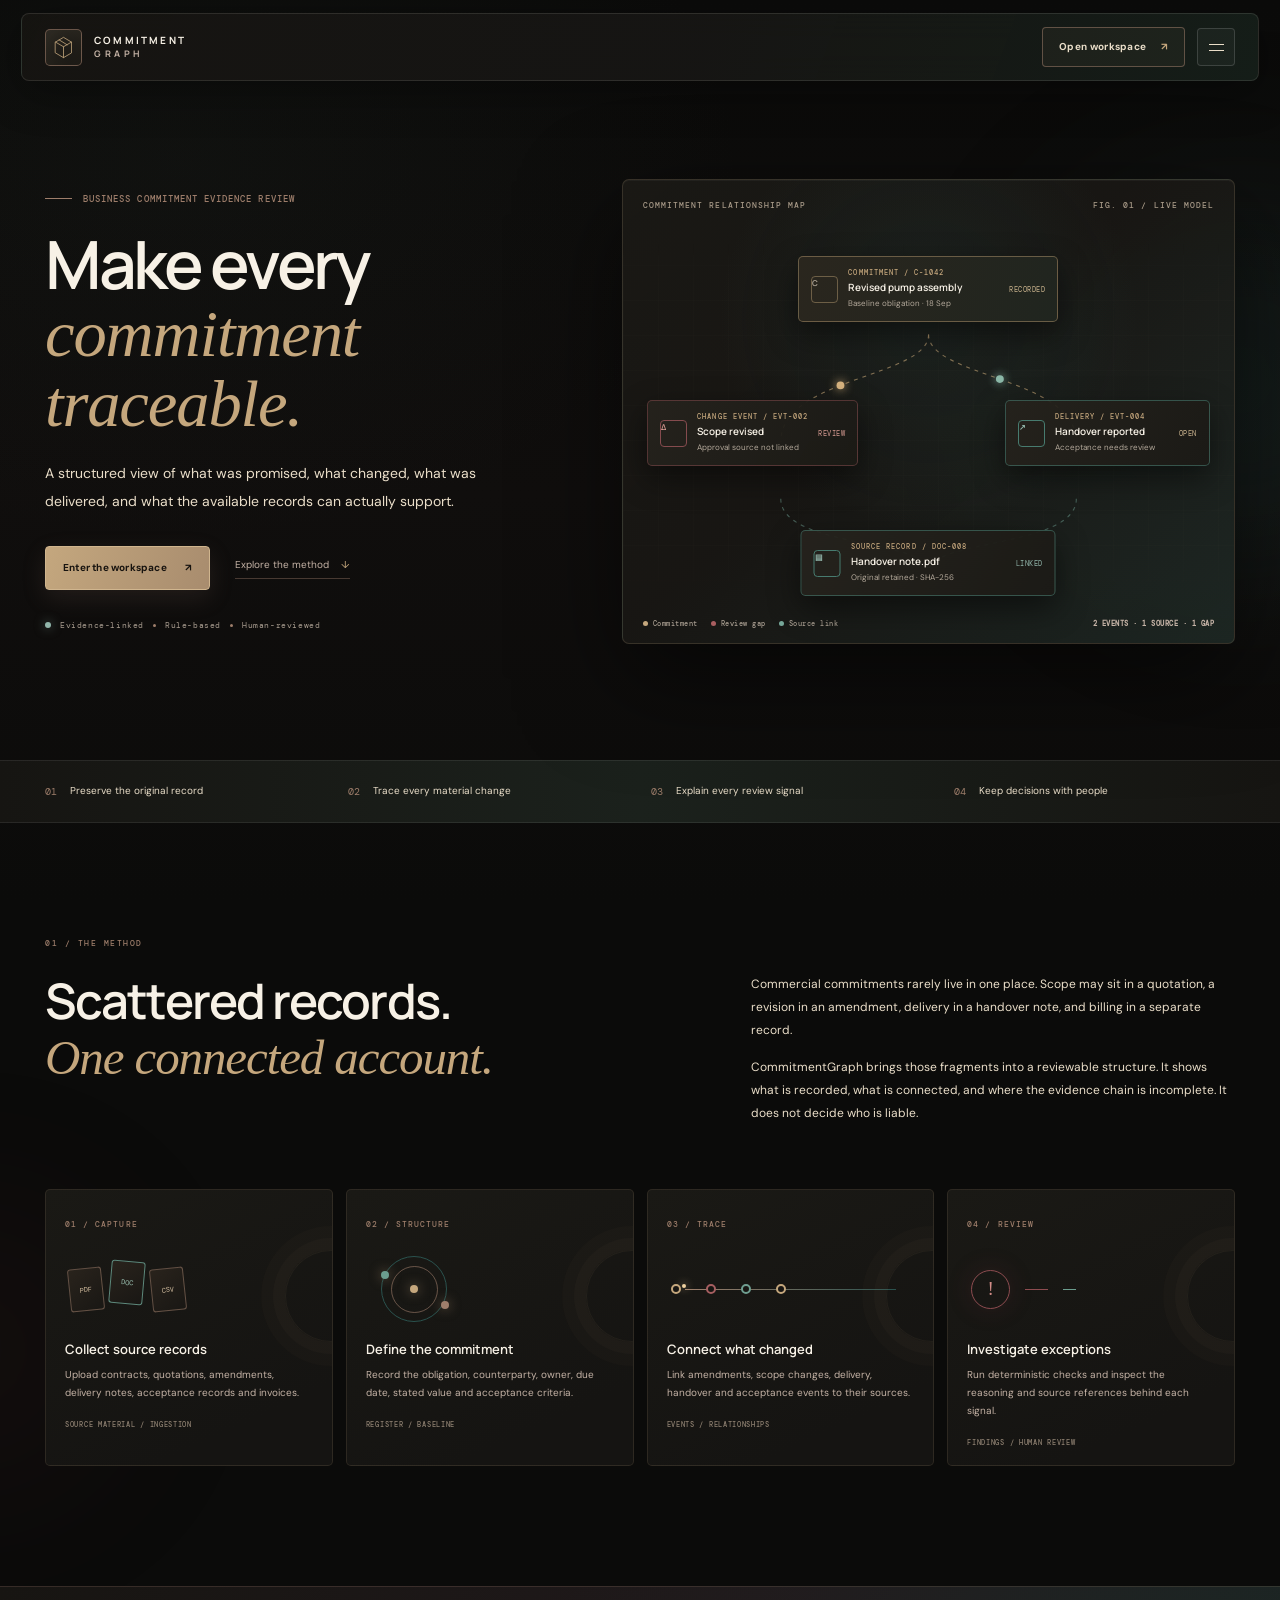
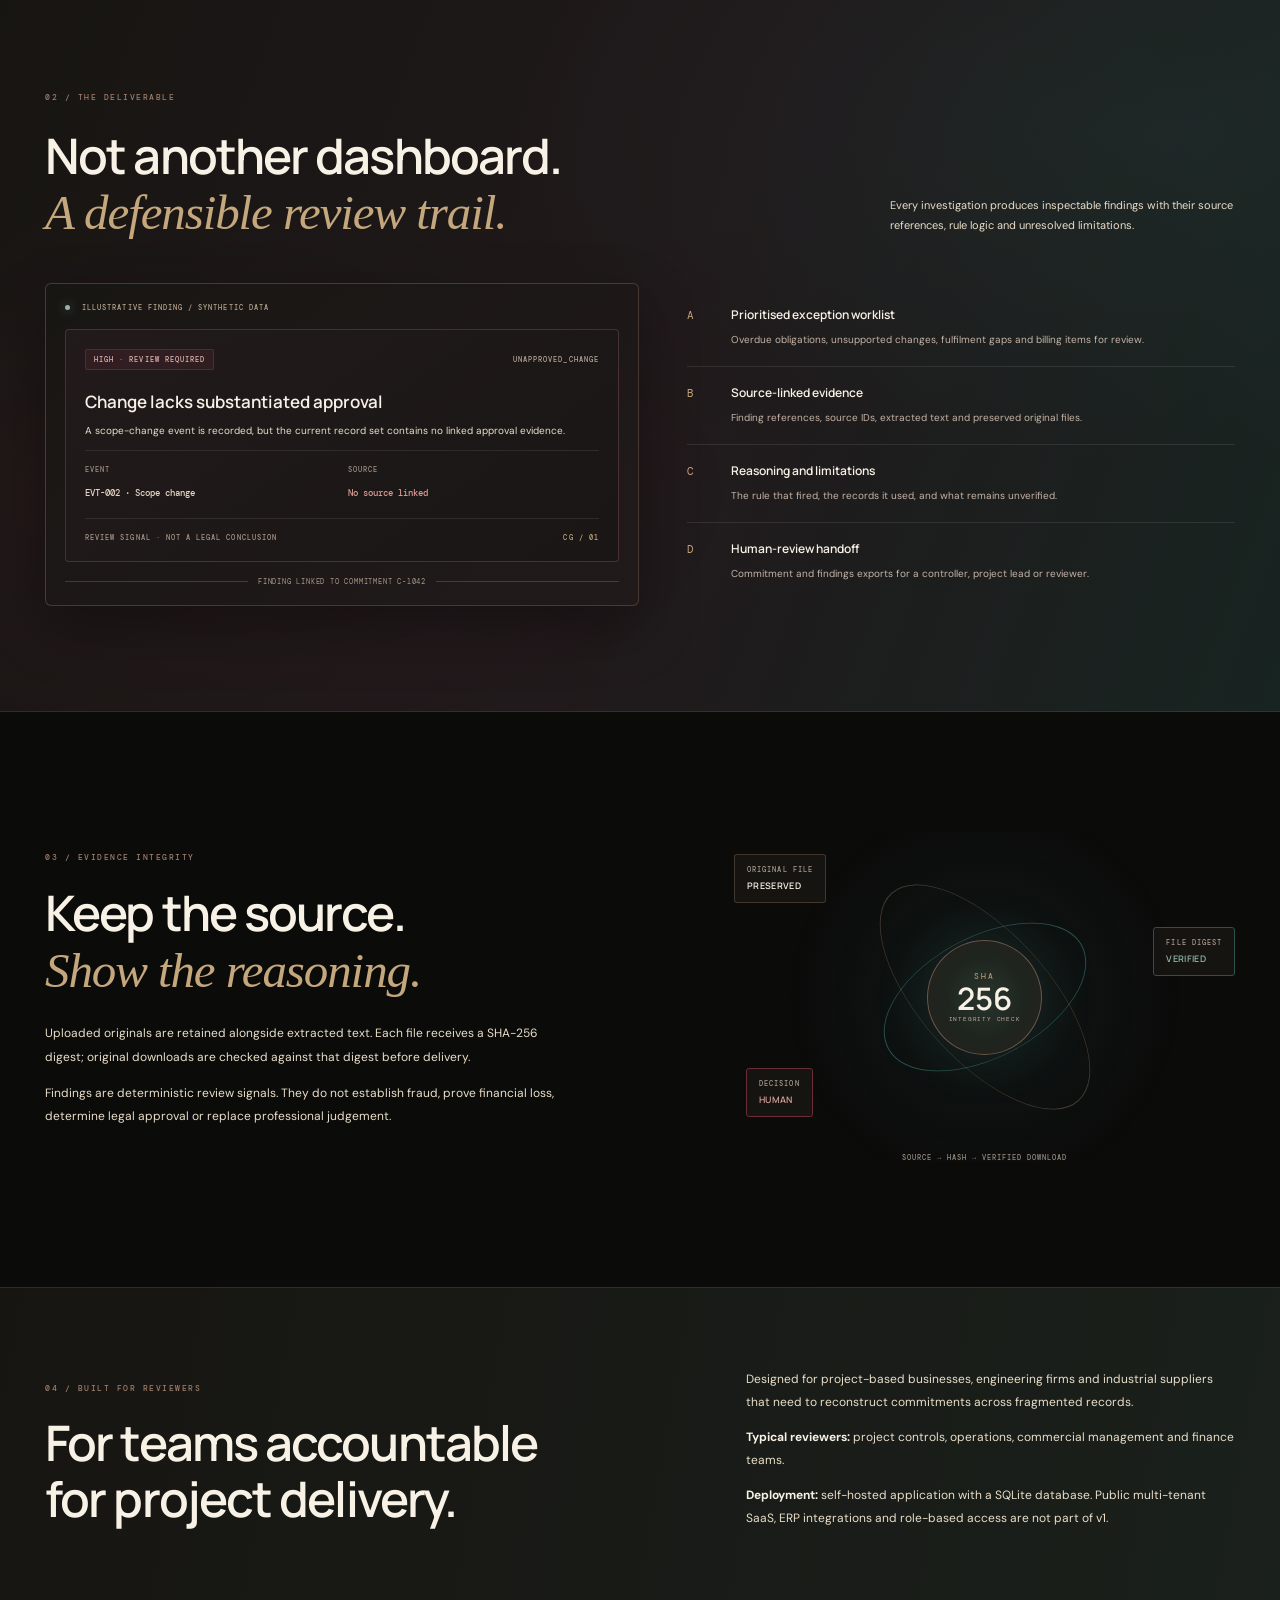
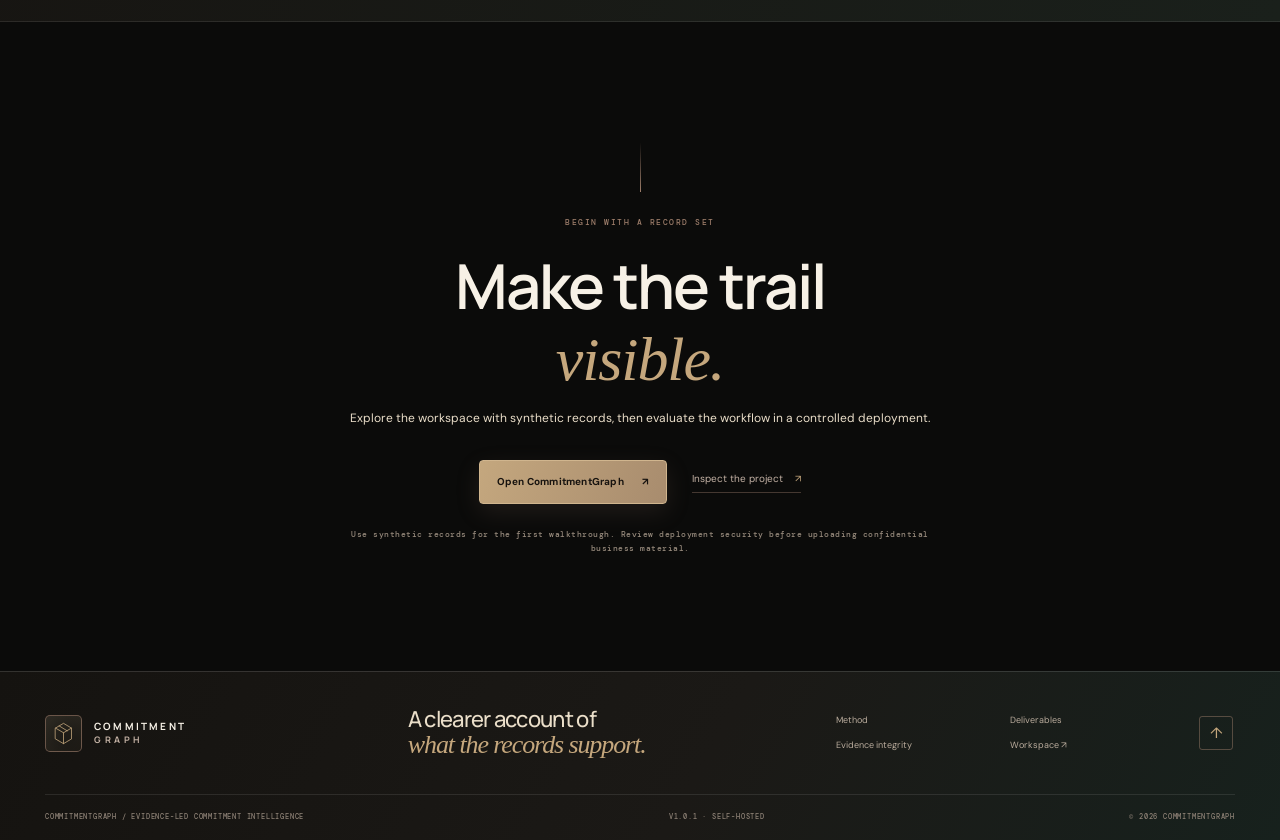
==== commit e4dd28b8: "Add a valid top anchor for footer navigation" ====
--- a/static/marketing.html
+++ b/static/marketing.html
@@ -8,7 +8,7 @@
 <title>CommitmentGraph — Evidence-led commitment intelligence</title>
 <link rel="preconnect" href="https://fonts.googleapis.com"><link rel="preconnect" href="https://fonts.gstatic.com" crossorigin>
 <link href="https://fonts.googleapis.com/css2?family=DM+Mono:wght@400;500&family=DM+Sans:wght@400;500;600;700&family=Manrope:wght@400;500;600;700;800&family=Cormorant+Garamond:wght@400;500;600&display=swap" rel="stylesheet">
-<link rel="stylesheet" href="/static/site.css"></head><body>
+<link rel="stylesheet" href="/static/site.css"></head><body id="top">
 <div class="ambient ambient-one"></div><div class="ambient ambient-two"></div>
 <header class="site-header">
 <a class="brand" href="/" aria-label="CommitmentGraph home"><span class="brand-mark"><svg viewBox="0 0 40 40" aria-hidden="true"><path d="M9 12.5 20 6l11 6.5v15L20 34 9 27.5z"/><path d="M9 12.5 20 19l11-6.5M20 19v15M14 9.5l11 6.8"/></svg></span><span class="brand-word">COMMITMENT<span>GRAPH</span></span></a>
--- a/static/site.css
+++ b/static/site.css
@@ -1 +1 @@
-:root{--bg:#101713;--surface:#17211b;--surface2:#1d2a22;--line:#2c3a30;--text:#eef0e7;--muted:#a0aa9e;--dim:#718075;--accent:#c8a978;--mint:#8bb4a1;--red:#d88a7d;--serif:Georgia,"Times New Roman",serif}*{box-sizing:border-box}html{scroll-behavior:smooth;scroll-padding-top:90px}body{margin:0;background:var(--bg);color:var(--text);font-family:"DM Sans",sans-serif;font-size:15px;line-height:1.6}a{color:inherit;text-decoration:none}.site-header{height:78px;display:flex;align-items:center;justify-content:space-between;padding:0 clamp(20px,6vw,88px);border-bottom:1px solid #ffffff12;background:#101713f2;position:sticky;top:0;z-index:10;backdrop-filter:blur(16px)}.brand{display:flex;align-items:center;gap:12px;color:#f3f0e6}.brand-mark{width:36px;height:36px;border:1px solid #a98e66;border-radius:8px;display:grid;place-items:center;font:800 13px Manrope;letter-spacing:-1px}.brand-mark span{color:var(--accent)}.brand-word{font:800 10px Manrope;letter-spacing:2px;line-height:1.5}.brand-word span{display:block;color:#a2ada1;font-size:9px;letter-spacing:3px}.main-nav{display:flex;gap:34px;color:#aeb8ac;font-size:12px}.main-nav a:hover{color:var(--accent)}.header-cta{font-size:11px;font-weight:700;padding:11px 15px;border:1px solid #746344;border-radius:5px;color:#e7d4b3}.header-cta span{margin-left:8px;color:var(--accent)}.menu-toggle{display:none;background:none;color:var(--text);border:1px solid var(--line);padding:8px 10px;border-radius:5px}.section-wrap{width:min(1160px,calc(100% - 48px));margin:0 auto}.hero{display:grid;grid-template-columns:1.02fr .98fr;gap:64px;align-items:center;padding-top:108px;padding-bottom:100px;min-height:620px}.eyebrow,.section-kicker,.step-no,.step-foot,.visual-topline,.visual-footer,.chain-root small,.chain-card-head,.chain-source,.output-label,.finding-code,.finding-top,.finding-bottom,.evidence-pair small,.spec-row span,.spec-row i,.spec-note,.cta-note{font:500 9px "DM Mono",monospace;letter-spacing:1.1px}.eyebrow,.section-kicker{color:var(--accent);display:flex;align-items:center;gap:10px}.eyebrow-line{width:25px;height:1px;background:var(--accent)}h1,h2,h3,p{margin-top:0}h1{font:600 clamp(38px,5vw,63px)/1.09 Manrope;letter-spacing:-2.8px;margin:23px 0 21px;color:#f1f0e8}h1 em,h2 em{font-family:var(--serif);font-weight:400;color:var(--accent);letter-spacing:-1.5px}.hero-lede{max-width:535px;color:#aeb9ad;font-size:15px;line-height:1.85}.hero-actions{display:flex;gap:11px;flex-wrap:wrap;margin-top:29px}.button{display:inline-flex;align-items:center;gap:16px;padding:13px 17px;border-radius:5px;font-size:11px;font-weight:700;transition:transform .2s,background .2s,border-color .2s}.button:hover{transform:translateY(-2px)}.button-primary{background:var(--accent);color:#171b16;border:1px solid var(--accent)}.button-primary:hover{background:#d7bc91}.button-secondary{border:1px solid #435146;color:#d4dbd0;background:#18221b}.button-secondary:hover{border-color:#8d9d8d}.hero-footnote{display:flex;align-items:center;gap:9px;color:#879488;font:9px "DM Mono";letter-spacing:.7px;margin-top:27px}.status-dot{width:6px;height:6px;border-radius:50%;background:var(--mint);box-shadow:0 0 10px #8bb4a177}.hero-visual{background:linear-gradient(145deg,#1b2921,#141d18);border:1px solid #39483c;border-radius:10px;padding:20px;box-shadow:0 30px 80px #0005;position:relative;overflow:hidden}.hero-visual:before{content:"";position:absolute;width:300px;height:300px;border-radius:50%;border:1px solid #ffffff0a;right:-90px;top:-150px;box-shadow:0 0 0 35px #ffffff04,0 0 0 70px #ffffff03}.visual-topline,.visual-footer{display:flex;justify-content:space-between;color:#859287;font-size:8px}.chain-root{position:relative;z-index:1;display:flex;align-items:center;gap:13px;margin:26px 0 0;padding:16px;border:1px solid #566a57;background:#202f25;border-radius:7px}.node-icon{width:32px;height:32px;border:1px solid #9d895f;border-radius:6px;display:grid;place-items:center;color:var(--accent);font:700 13px Manrope}.chain-root small{display:block;color:var(--accent);font-size:8px}.chain-root strong{display:block;font:600 12px Manrope;margin:3px 0}.chain-root span{display:block;color:#9eaa9d;font-size:9px}.chain-root .node-state{margin-left:auto;color:#a9c8b2;font:8px "DM Mono";letter-spacing:.7px;white-space:nowrap}.chain-branches{display:grid;grid-template-columns:1fr 1fr;gap:12px;padding:0 6px;margin:0 0 20px}.branch-line{grid-column:1/-1;width:1px;height:23px;background:#72836f;margin-left:50%;position:relative}.branch-line:after{content:"";position:absolute;width:calc(100% + 270px);height:1px;background:#72836f;top:22px;left:0}.chain-card{padding:13px;border:1px solid #3b4a3d;border-radius:6px;background:#18231c;min-width:0}.chain-card-head{display:flex;align-items:center;gap:7px;color:#9aa699;font-size:7px}.type-mark{font-size:14px;color:var(--accent)}.chain-card-head b{margin-left:auto;color:#e0b27f;font-size:7px}.delivery .chain-card-head b{color:#9bc1aa}.chain-card>strong{display:block;font:600 11px Manrope;margin:10px 0 4px}.chain-card p{color:#9ba89c;font-size:9px;line-height:1.5;min-height:29px;margin-bottom:10px}.chain-source{font-size:7px;letter-spacing:.3px;color:#d4a18e}.chain-source.linked{color:#9bc1aa}.visual-footer{border-top:1px solid #ffffff12;padding-top:13px;font-size:7px}.proof-strip{display:grid;grid-template-columns:repeat(4,1fr);border-top:1px solid var(--line);border-bottom:1px solid var(--line);padding:21px clamp(24px,7vw,110px);gap:20px;background:#141d17}.proof-strip div{display:flex;align-items:center;gap:13px;color:#b4beb2;font-size:10px}.proof-strip b{font:10px "DM Mono";color:var(--accent)}.intro{padding-top:106px;padding-bottom:110px}.section-kicker{font-size:8px}.intro-grid{display:grid;grid-template-columns:1fr .78fr;gap:70px;align-items:start;margin:25px 0 47px}h2{font:600 clamp(29px,3.8vw,44px)/1.2 Manrope;letter-spacing:-1.6px;color:#f0f0e7;margin-bottom:0}.intro-text p,.integrity-copy p,.use-case-copy p{color:#aab5a9;font-size:12px;line-height:1.9;margin-bottom:13px}.workflow{display:grid;grid-template-columns:repeat(4,1fr);gap:12px}.workflow-step{border:1px solid var(--line);background:linear-gradient(155deg,#1b261f,#151e18);border-radius:7px;padding:20px;min-height:220px}.step-no{color:var(--accent);font-size:8px}.step-icon{margin:23px 0 15px;color:var(--accent);font-size:24px}.workflow-step h3,.output-list h3{font:600 13px Manrope;margin:0 0 8px}.workflow-step p,.output-list p{font-size:10px;line-height:1.7;color:#9eaa9d;margin:0 0 17px}.step-foot{display:block;margin-top:auto;color:#728174;font-size:7px;letter-spacing:.7px}.outputs-section{background:#18231c;border-top:1px solid #2e3d32;border-bottom:1px solid #2e3d32;padding:100px 0}.outputs-heading{display:flex;justify-content:space-between;align-items:end;gap:45px;margin:25px 0 38px}.outputs-heading p{max-width:330px;color:#aab5a9;font-size:11px;line-height:1.8;margin-bottom:5px}.output-grid{display:grid;grid-template-columns:1.05fr .95fr;gap:44px;align-items:center}.output-main{border:1px solid #4a5849;background:#121b15;border-radius:8px;padding:18px}.output-label{color:#8f9c8f;font-size:8px;margin-bottom:17px}.finding-preview{border:1px solid #3d493d;border-radius:6px;background:#1a251d;padding:18px}.finding-top{display:flex;justify-content:space-between;gap:12px;align-items:center;font-size:7px}.finding-tag{color:#e1b38b;background:#382c23;padding:5px 7px;border-radius:3px}.finding-code{color:#849285;font-size:7px}.finding-preview h3{font:600 17px Manrope;margin:19px 0 8px}.finding-preview p{color:#a8b2a6;font-size:10px;line-height:1.7}.evidence-pair{display:grid;grid-template-columns:1fr 1fr;border-top:1px solid #ffffff14;border-bottom:1px solid #ffffff14;padding:13px 0;gap:12px}.evidence-pair small{display:block;color:#849184;font-size:7px;margin-bottom:5px}.evidence-pair b{font:500 9px "DM Mono";color:#c4cec2}.evidence-pair .missing{color:#df9a86}.finding-bottom{display:flex;justify-content:space-between;color:#8c998d;font-size:7px;padding-top:13px}.finding-bottom span:last-child{color:var(--accent)}.output-list{display:grid;gap:0}.output-list article{display:grid;grid-template-columns:30px 1fr;gap:14px;padding:16px 0;border-bottom:1px solid #ffffff15}.output-list article:last-child{border:0}.output-index{font:11px "DM Mono";color:var(--accent);padding-top:2px}.output-list h3{font-size:12px}.output-list p{margin:0}.integrity{display:grid;grid-template-columns:1fr .8fr;gap:90px;align-items:center;padding-top:105px;padding-bottom:110px}.integrity-copy h2{margin:23px 0}.integrity-copy p{max-width:520px}.integrity-spec{border:1px solid var(--line);background:#17211b;border-radius:7px;padding:8px 18px}.spec-row{display:grid;grid-template-columns:1fr 1fr 24px;align-items:center;gap:12px;padding:16px 0;border-bottom:1px solid #ffffff12}.spec-row span{color:#879487;font-size:7px}.spec-row b{font:600 10px Manrope;color:#dbe2d6}.spec-row i{font-style:normal;color:var(--accent);text-align:right}.spec-note{font-size:7px;line-height:1.8;color:#899588;padding:15px 0 9px;letter-spacing:.6px}.use-case{background:#151f19;border-top:1px solid var(--line);border-bottom:1px solid var(--line);padding:75px 0}.use-case-inner{display:grid;grid-template-columns:1fr .8fr;gap:80px;align-items:center}.use-case h2{margin-top:20px}.use-case-copy p{margin-bottom:11px}.use-case-copy b{color:#d8ddcf}.final-cta{text-align:center;padding-top:110px;padding-bottom:110px}.final-cta .section-kicker{justify-content:center}.final-cta h2{font-size:clamp(36px,5vw,55px);margin:23px 0 15px}.final-cta>p{color:#aab5a9;font-size:12px}.final-cta .hero-actions{justify-content:center}.cta-note{max-width:590px;margin:22px auto 0;color:#78867a;font-size:8px;line-height:1.8;letter-spacing:.5px}.site-footer{min-height:86px;border-top:1px solid var(--line);display:flex;align-items:center;justify-content:space-between;padding:18px clamp(20px,6vw,88px);gap:20px;color:#778579;font:8px "DM Mono";letter-spacing:.8px}.site-footer .brand{color:#f3f0e6}.site-footer .brand-mark{width:30px;height:30px}.site-footer .brand-word{font-size:9px}.site-footer .brand-word span{font-size:8px}.menu-toggle{cursor:pointer}@media(max-width:900px){.hero{gap:35px;padding-top:75px}.workflow{grid-template-columns:repeat(2,1fr)}.integrity{gap:40px}.proof-strip{padding-inline:28px}}@media(max-width:680px){.site-header{height:66px;padding:0 18px}.main-nav{display:none;position:absolute;top:65px;left:0;right:0;background:#141d17;border-bottom:1px solid var(--line);padding:18px;flex-direction:column;gap:16px}.main-nav.open{display:flex}.header-cta{margin-left:auto;margin-right:9px;padding:9px 10px;font-size:9px}.menu-toggle{display:block}.section-wrap{width:calc(100% - 36px)}.hero{grid-template-columns:1fr;padding-top:66px;padding-bottom:60px;gap:40px}.hero h1{font-size:42px;letter-spacing:-2px}.hero-visual{padding:14px}.chain-root{padding:12px}.chain-root .node-state{display:none}.chain-branches{gap:7px;padding:0}.chain-card{padding:10px}.chain-card p{font-size:8px}.proof-strip{grid-template-columns:1fr 1fr;padding:18px;gap:14px}.proof-strip div{font-size:9px}.intro,.integrity{padding-top:70px;padding-bottom:75px}.intro-grid,.integrity,.use-case-inner{grid-template-columns:1fr;gap:22px}.intro-grid{margin-bottom:28px}.workflow{grid-template-columns:1fr 1fr;gap:8px}.workflow-step{padding:14px;min-height:220px}.outputs-section{padding:70px 0}.outputs-heading{display:block}.outputs-heading p{margin-top:18px}.output-grid{grid-template-columns:1fr;gap:25px}.use-case{padding:60px 0}.final-cta{padding-top:75px;padding-bottom:75px}.site-footer{flex-wrap:wrap;padding:20px;justify-content:space-between}.site-footer>span:nth-child(2){display:none}}@media(max-width:390px){.hero h1{font-size:36px}.workflow{grid-template-columns:1fr}.chain-card-head{font-size:6px}.finding-top{align-items:flex-start;flex-direction:column}.site-footer{font-size:7px}}+:root{--bg:#0B0B0A;--surface:#161512;--surface-2:#221A1E;--surface-green:#1B2E2C;--teal:#2A524E;--line:#39332D;--line-soft:#ffffff14;--ivory:#F7F1E6;--champagne:#EADEC9;--support:#C5B3A6;--muted:#988d81;--brass:#9E7E6B;--gold:#C5A77D;--burgundy:#692C38;--teal-light:#91b5aa;--serif:"Cormorant Garamond",Georgia,serif;--sans:"DM Sans",sans-serif;--display:Manrope,sans-serif;--mono:"DM Mono",monospace}*{box-sizing:border-box}html{scroll-behavior:smooth;scroll-padding-top:105px}body{margin:0;background:var(--bg);color:var(--ivory);font-family:var(--sans);font-size:15px;line-height:1.65;overflow-x:hidden}body:before{content:"";position:fixed;inset:0;pointer-events:none;z-index:-1;background:radial-gradient(ellipse at 14% 18%,#26312a25,transparent 36%),radial-gradient(ellipse at 88% 47%,#2a524e1b,transparent 34%),linear-gradient(180deg,#0b0b0a 0%,#100e0d 55%,#0b0b0a 100%)}a{color:inherit;text-decoration:none}.ambient{position:absolute;pointer-events:none;filter:blur(90px);opacity:.14;border-radius:50%;z-index:-1}.ambient-one{width:400px;height:400px;background:#2a524e;top:180px;right:-160px}.ambient-two{width:300px;height:300px;background:#692c38;top:1200px;left:-180px;opacity:.09}.site-header{position:fixed;z-index:30;top:13px;left:50%;transform:translateX(-50%);width:min(1380px,calc(100% - 42px));height:68px;padding:0 23px;display:flex;align-items:center;justify-content:space-between;border:1px solid #f7f1e61c;border-radius:8px;background:linear-gradient(110deg,#171512d9,#191816c9 55%,#17211bd9);backdrop-filter:blur(22px) saturate(130%);-webkit-backdrop-filter:blur(22px) saturate(130%);box-shadow:0 10px 45px #0005}.brand{display:flex;align-items:center;gap:12px;color:var(--ivory)}.brand-mark{width:37px;height:37px;border:1px solid #9e7e6b99;border-radius:5px;display:grid;place-items:center;background:linear-gradient(145deg,#2a2721,#171512);box-shadow:inset 0 0 18px #c5a77d0d}.brand-mark svg{width:29px;height:29px;fill:none;stroke:#c5a77d;stroke-width:1.1;stroke-linecap:round;stroke-linejoin:round}.brand-word{font:700 10px var(--display);letter-spacing:2.2px;line-height:1.35}.brand-word span{display:block;color:#c5b3a6;font-size:9px;letter-spacing:3.5px}.header-actions{display:flex;align-items:center;gap:12px}.header-cta{font-size:10px;font-weight:700;letter-spacing:.3px;padding:11px 16px;border:1px solid #9e7e6b88;border-radius:4px;color:var(--champagne);background:#9e7e6b12;transition:.25s}.header-cta:hover{background:#9e7e6b2b;border-color:var(--gold)}.header-cta span{margin-left:12px;color:var(--gold)}.menu-toggle{width:38px;height:38px;border:1px solid #ffffff25;border-radius:4px;background:#ffffff08;display:grid;align-content:center;justify-items:center;gap:5px;cursor:pointer}.menu-toggle span{display:block;width:15px;height:1px;background:var(--champagne);transition:transform .25s}.menu-toggle[aria-expanded=true] span:first-child{transform:translateY(3px) rotate(45deg)}.menu-toggle[aria-expanded=true] span:last-child{transform:translateY(-3px) rotate(-45deg)}.main-nav{position:absolute;right:20px;top:76px;width:220px;padding:10px;background:#171512f2;border:1px solid #f7f1e626;border-radius:6px;box-shadow:0 20px 50px #0009;display:grid;gap:3px;opacity:0;visibility:hidden;transform:translateY(-7px);transition:.2s}.main-nav.open{opacity:1;visibility:visible;transform:translateY(0)}.main-nav a{padding:11px 12px;border-radius:4px;color:var(--support);font-size:11px}.main-nav a:hover{background:#ffffff0a;color:var(--ivory)}.main-nav a span{color:var(--gold);float:right}.section-wrap{width:min(1190px,calc(100% - 56px));margin:0 auto}.hero{display:grid;grid-template-columns:.91fr 1.09fr;gap:65px;align-items:center;padding-top:168px;padding-bottom:105px;min-height:760px}.eyebrow,.section-kicker,.step-no,.step-foot,.visual-heading,.map-node small,.map-caption,.output-label,.finding-code,.finding-top,.finding-bottom,.evidence-pair small,.integrity-tag,.integrity-foot,.cta-note,.footer-bottom{font:500 9px var(--mono);letter-spacing:1.05px}.eyebrow,.section-kicker{color:var(--brass);display:flex;align-items:center;gap:11px}.eyebrow-line{width:27px;height:1px;background:var(--brass)}h1,h2,h3,p{margin-top:0}h1{font:600 clamp(43px,5.2vw,72px)/1.01 var(--display);letter-spacing:-3.5px;margin:25px 0 23px;color:var(--ivory)}h1 em,h2 em,.footer-statement em{font-family:var(--serif);font-weight:500;font-style:italic;color:var(--gold);letter-spacing:-1.1px}.hero-lede{max-width:470px;color:var(--champagne);font-size:14px;line-height:1.95}.hero-actions{display:flex;align-items:center;gap:25px;flex-wrap:wrap;margin-top:31px}.button{display:inline-flex;align-items:center;gap:18px;padding:13px 17px;border-radius:4px;font-size:10px;font-weight:700;letter-spacing:.2px;transition:transform .25s,background .25s,border-color .25s}.button:hover{transform:translateY(-2px)}.button-primary{background:linear-gradient(110deg,#c4a77e,#a88c6e);color:#17130f;border:1px solid #d0b58e;box-shadow:0 8px 25px #9e7e6b25}.button-primary:hover{background:#d4ba93}.text-link{font-size:10px;color:var(--support);border-bottom:1px solid #9e7e6b66;padding:0 0 5px}.text-link span{color:var(--gold);margin-left:9px}.hero-footnote{display:flex;align-items:center;gap:9px;color:#a99d90;font:8px var(--mono);letter-spacing:.6px;margin-top:30px}.hero-footnote i{width:3px;height:3px;border-radius:50%;background:var(--brass)}.status-dot,.pulse-small{width:6px;height:6px;border-radius:50%;background:#91b5aa;box-shadow:0 0 11px #91b5aa99;display:inline-block}.hero-visual{position:relative;isolation:isolate;min-height:465px;padding:20px 20px 16px;border:1px solid #8c796044;border-radius:7px;background:linear-gradient(140deg,#1b1a16ed 0%,#191714f2 46%,#182421ed 100%);box-shadow:0 35px 100px #0008,inset 0 1px #ffffff0a;overflow:hidden}.hero-visual:before{content:"";position:absolute;inset:0;background:radial-gradient(circle at 50% 30%,#2a524e32,transparent 47%),linear-gradient(135deg,transparent 45%,#9e7e6b0a);z-index:-1}.visual-heading{display:flex;justify-content:space-between;color:#a99b89;font-size:8px}.visual-grid{position:absolute;inset:50px 0 40px;opacity:.24;background-image:linear-gradient(#a99b8912 1px,transparent 1px),linear-gradient(90deg,#a99b8912 1px,transparent 1px);background-size:35px 35px;mask-image:linear-gradient(transparent,#000 15%,#000 85%,transparent)}.network-lines{position:absolute;inset:55px 10px 38px;width:calc(100% - 20px);height:calc(100% - 93px);overflow:visible}.line{fill:none;stroke-width:1.15;stroke-dasharray:4 5}.line-main{stroke:#b89b70aa}.line-sub{stroke:#6b9b8d88}.line-pulse{fill:#d7b37f;filter:drop-shadow(0 0 5px #d7b37f)}.pulse-two{fill:#8bb8a8;filter:drop-shadow(0 0 5px #8bb8a8)}.map-node{position:absolute;z-index:2;display:flex;align-items:center;gap:10px;min-width:205px;padding:11px 12px;border:1px solid #b49a713d;border-radius:5px;background:linear-gradient(120deg,#26231deF,#1b1a16f5);box-shadow:0 12px 32px #0007;animation:nodeFloat 6s ease-in-out infinite}.root-node{top:76px;left:50%;transform:translateX(-50%);min-width:260px;border-color:#b89b7077;background:linear-gradient(110deg,#2a261e,#20251f)}.change-node{left:4%;top:220px;border-color:#854b4e88;animation-delay:-1.7s}.delivery-node{right:4%;top:220px;border-color:#477b6f99;animation-delay:-3s}.source-node{left:50%;transform:translateX(-50%);top:350px;min-width:255px;border-color:#477b6f99;animation-delay:-4s}.node-symbol{width:27px;height:27px;flex:0 0 27px;border:1px solid #aa916a88;border-radius:4px;display:grid;place-items:center;color:var(--gold);font:600 11px var(--display)}.change-node .node-symbol{color:#d69a91;border-color:#854b4e}.delivery-node .node-symbol,.source-node .node-symbol{color:#91b5aa;border-color:#477b6f}.map-node small{display:block;font-size:7px;color:#c5a77d;white-space:nowrap}.map-node strong{display:block;font:600 10px var(--display);color:var(--ivory);margin:3px 0}.map-node span{display:block;font-size:8px;color:#b4a99b;white-space:nowrap}.node-pill,.node-alert,.node-open,.node-linked{margin-left:auto;font:7px var(--mono);letter-spacing:.5px;white-space:nowrap}.node-pill{color:#c9b28d}.node-alert{color:#d59a91}.node-open{color:#c9b28d}.node-linked{color:#91b5aa}.map-caption{position:absolute;bottom:15px;left:20px;right:20px;display:flex;align-items:center;gap:13px;color:#a99e91;font-size:7px;letter-spacing:.5px}.map-caption b{margin-left:auto;color:#c5b3a6;font-size:7px}.map-caption span{display:flex;align-items:center;gap:5px;white-space:nowrap}.legend-dot{width:5px;height:5px;border-radius:50%;display:inline-block}.legend-dot.gold{background:#c5a77d}.legend-dot.red{background:#a95e60}.legend-dot.teal{background:#77a99b}.principles{border-top:1px solid #ffffff14;border-bottom:1px solid #ffffff14;background:linear-gradient(90deg,#161512,#1b211c,#161512)}.principles-inner{display:grid;grid-template-columns:repeat(4,1fr);gap:22px;padding-top:22px;padding-bottom:22px}.principles-inner div{display:flex;align-items:center;gap:13px;color:var(--champagne);font-size:10px}.principles-inner b{font:10px var(--mono);color:var(--brass)}.intro{padding-top:115px;padding-bottom:120px}.section-kicker{font-size:8px;letter-spacing:1.5px}.intro-grid{display:grid;grid-template-columns:1fr .78fr;gap:85px;align-items:start;margin:25px 0 50px}h2{font:600 clamp(32px,4vw,49px)/1.14 var(--display);letter-spacing:-1.9px;color:var(--ivory);margin-bottom:0}.intro-text p,.integrity-copy p,.use-case-copy p{color:var(--champagne);font-size:12px;line-height:1.95;margin-bottom:13px}.workflow{display:grid;grid-template-columns:repeat(4,1fr);gap:13px}.workflow-step{position:relative;overflow:hidden;border:1px solid #8c796033;background:linear-gradient(155deg,#1a1915,#151412 80%);border-radius:5px;padding:20px 19px 18px;min-height:260px;transition:transform .3s,border-color .3s,background .3s}.workflow-step:hover{transform:translateY(-5px);border-color:#9e7e6b88;background:linear-gradient(155deg,#211e19,#17221e)}.workflow-step:after{content:"";position:absolute;width:90px;height:90px;border:1px solid #c5a77d12;border-radius:50%;right:-45px;top:60px;box-shadow:0 0 0 12px #c5a77d08,0 0 0 24px #c5a77d05}.step-no{color:var(--brass);font-size:8px}.step-illustration{height:73px;display:flex;align-items:center;gap:7px;margin:18px 0 14px;padding-left:4px}.file-shape{width:34px;height:43px;border:1px solid #9e7e6b88;border-radius:3px;display:grid;place-items:center;color:#d2bd9f;font:7px var(--mono);background:linear-gradient(145deg,#29231c,#191714);transform:rotate(-6deg)}.file-shape.alt{transform:translateY(-7px) rotate(5deg);border-color:#5d887b;color:#9ac0b1}.structure-art{position:relative}.structure-art .orbit{width:47px;height:47px;border:1px solid #9e7e6b99;border-radius:50%;position:absolute;left:25px}.structure-art .orbit-two{width:66px;height:66px;left:15px;border-color:#2a524e}.structure-art i{position:absolute;width:8px;height:8px;border-radius:50%;background:#c5a77d;left:44px;top:32px;box-shadow:0 0 12px #c5a77d88}.structure-art i:nth-of-type(2){left:15px;top:18px;background:#6b9d8e}.structure-art i:nth-of-type(3){left:75px;top:48px;background:#9e7e6b}.trace-art{position:relative;gap:0}.trace-art:before{content:"";position:absolute;left:18px;right:18px;height:1px;background:linear-gradient(90deg,#9e7e6b,#2a524e)}.trace-art i{z-index:1;width:10px;height:10px;border:2px solid #c5a77d;border-radius:50%;background:#171512;margin-right:25px}.trace-art i:nth-child(2){border-color:#a65e60}.trace-art i:nth-child(3){border-color:#6f9e90}.trace-art i:nth-child(4){border-color:#c5a77d}.trace-art span{position:absolute;width:4px;height:4px;border-radius:50%;background:#f0d1a0;left:15px;top:31px;box-shadow:0 0 9px #f0d1a0;animation:tracePulse 3s linear infinite}.review-art span{width:39px;height:39px;border:1px solid #8d4c50;border-radius:50%;display:grid;place-items:center;color:#d28d88;font:500 19px var(--serif);box-shadow:0 0 24px #692c383b}.review-art i{width:23px;height:1px;background:#8d4c50;margin-left:8px}.review-art i:last-child{width:13px;background:#6b9d8e}.workflow-step h3,.output-list h3{font:600 13px var(--display);margin:0 0 8px;color:var(--ivory)}.workflow-step p,.output-list p{font-size:10px;line-height:1.8;color:var(--support);margin:0 0 18px}.step-foot{display:block;margin-top:auto;color:#8e8071;font-size:7px;letter-spacing:.7px}.outputs-section{position:relative;background:linear-gradient(110deg,#171512 0%,#20191b 52%,#182421 100%);border-top:1px solid #9e7e6b35;border-bottom:1px solid #9e7e6b35;padding:105px 0}.outputs-section:before{content:"";position:absolute;inset:0;background:radial-gradient(ellipse at 15% 70%,#692c3820,transparent 40%),radial-gradient(ellipse at 90% 20%,#2a524e2a,transparent 40%);pointer-events:none}.outputs-heading{display:flex;justify-content:space-between;align-items:end;gap:45px;margin:26px 0 42px;position:relative}.outputs-heading p{max-width:345px;color:var(--champagne);font-size:11px;line-height:1.9;margin-bottom:5px}.output-grid{display:grid;grid-template-columns:1.04fr .96fr;gap:48px;align-items:center;position:relative}.output-main{border:1px solid #9e7e6b55;background:linear-gradient(145deg,#181613,#211a1b);border-radius:6px;padding:19px;box-shadow:0 22px 60px #0005}.output-label{color:#b7a58f;font-size:7px;margin-bottom:17px}.pulse-small{width:5px;height:5px;margin-right:7px}.finding-preview{border:1px solid #70464a88;border-radius:4px;background:linear-gradient(145deg,#221a1b,#191615);padding:19px}.finding-top{display:flex;justify-content:space-between;gap:12px;align-items:center;font-size:7px}.finding-tag{color:#e2b7ae;background:#692c383b;border:1px solid #9e55564a;padding:5px 8px;border-radius:2px}.finding-code{color:#b5a699;font-size:7px}.finding-preview h3{font:600 17px var(--display);margin:20px 0 9px;color:var(--ivory)}.finding-preview p{color:var(--champagne);font-size:10px;line-height:1.8}.evidence-pair{display:grid;grid-template-columns:1fr 1fr;border-top:1px solid #ffffff16;border-bottom:1px solid #ffffff16;padding:14px 0;gap:12px}.evidence-pair small{display:block;color:#9f9183;font-size:7px;margin-bottom:5px}.evidence-pair b{font:500 9px var(--mono);color:#e3d6c3}.evidence-pair .missing{color:#d79a91}.finding-bottom{display:flex;justify-content:space-between;color:#a69687;font-size:7px;padding-top:14px}.finding-bottom span:last-child{color:var(--gold)}.finding-connector{display:flex;align-items:center;gap:10px;color:#a99887;font:7px var(--mono);letter-spacing:.8px;margin-top:15px}.finding-connector span:first-child,.finding-connector span:last-child{height:1px;flex:1;background:#9e7e6b55}.output-list{display:grid;gap:0}.output-list article{display:grid;grid-template-columns:30px 1fr;gap:14px;padding:17px 0;border-bottom:1px solid #ffffff18}.output-list article:last-child{border:0}.output-index{font:11px var(--mono);color:var(--gold);padding-top:2px}.output-list h3{font-size:12px}.output-list p{margin:0}.integrity{display:grid;grid-template-columns:1fr .85fr;gap:100px;align-items:center;padding-top:120px;padding-bottom:125px}.integrity-copy h2{margin:23px 0}.integrity-copy p{max-width:510px}.integrity-visual{position:relative;min-height:330px;display:grid;place-items:center;background:radial-gradient(circle at center,#1b2e2c66,transparent 65%)}.integrity-orbit{position:absolute;width:220px;height:220px;border:1px solid #2a524e;border-radius:50%;transform:rotate(-28deg) scaleY(.55)}.orbit-b{width:280px;height:280px;border-color:#9e7e6b66;transform:rotate(48deg) scaleY(.46)}.integrity-core{width:115px;height:115px;border:1px solid #9e7e6b99;border-radius:50%;display:flex;flex-direction:column;align-items:center;justify-content:center;background:radial-gradient(circle,#28352d,#161512);box-shadow:0 0 55px #2a524e55,inset 0 0 25px #c5a77d13;z-index:1}.integrity-core span{font:8px var(--mono);letter-spacing:2px;color:var(--gold)}.integrity-core b{font:600 31px var(--display);line-height:1.1;color:var(--ivory)}.integrity-core small{font:6px var(--mono);letter-spacing:.8px;color:var(--support)}.integrity-tag{position:absolute;display:flex;flex-direction:column;gap:5px;padding:10px 12px;background:#171512e8;border:1px solid #9e7e6b55;border-radius:3px;color:#aa9c8d;font-size:7px;z-index:2}.integrity-tag b{font:600 9px var(--display);color:var(--ivory);letter-spacing:.3px}.tag-original{top:22px;left:0}.tag-hash{right:0;top:95px;border-color:#2a524e}.tag-hash b{color:#91b5aa}.tag-review{bottom:45px;left:12px;border-color:#692c38}.tag-review b{color:#d5a09a}.integrity-foot{position:absolute;bottom:0;color:#998d80;font-size:7px;letter-spacing:1px}.use-case{background:linear-gradient(100deg,#171512,#1a201b);border-top:1px solid #ffffff17;border-bottom:1px solid #ffffff17;padding:80px 0}.use-case-inner{display:grid;grid-template-columns:1fr .8fr;gap:90px;align-items:center}.use-case h2{margin-top:22px}.use-case-copy p{margin-bottom:11px}.use-case-copy b{color:var(--ivory)}.final-cta{text-align:center;padding-top:120px;padding-bottom:115px}.cta-rule{width:1px;height:50px;background:linear-gradient(transparent,var(--brass));margin:0 auto 25px}.final-cta .section-kicker{justify-content:center}.final-cta h2{font-size:clamp(40px,5.2vw,62px);margin:24px 0 14px}.final-cta>p{color:var(--champagne);font-size:12px}.final-cta .hero-actions{justify-content:center}.cta-note{max-width:590px;margin:23px auto 0;color:#988b7d;font-size:8px;line-height:1.8;letter-spacing:.5px}.site-footer{border-top:1px solid #ffffff20;background:linear-gradient(120deg,#151310,#1b1916 55%,#17211d);padding:35px max(28px,calc((100% - 1190px)/2)) 19px}.footer-main{display:grid;grid-template-columns:1fr 1.2fr 1fr 36px;align-items:center;gap:35px;padding-bottom:34px}.footer-statement{font:500 22px/1.1 var(--display);letter-spacing:-.7px;color:var(--champagne)}.footer-statement em{font-size:26px}.footer-links{display:grid;grid-template-columns:1fr 1fr;gap:10px 20px}.footer-links a{font-size:9px;color:#b9ab9c}.footer-links a:hover{color:var(--gold)}.footer-top{width:34px;height:34px;border:1px solid #9e7e6b77;display:grid;place-items:center;color:var(--gold);border-radius:3px}.footer-bottom{border-top:1px solid #ffffff18;padding-top:17px;display:flex;justify-content:space-between;gap:15px;color:#8e8276;font-size:7px;letter-spacing:.8px}.menu-toggle:focus-visible,.button:focus-visible,.header-cta:focus-visible,.text-link:focus-visible,a:focus-visible{outline:2px solid var(--gold);outline-offset:3px}@keyframes nodeFloat{0%,100%{margin-top:0}50%{margin-top:-5px}}@keyframes tracePulse{0%{transform:translateX(0);opacity:1}100%{transform:translateX(85px);opacity:.2}}@media(prefers-reduced-motion:reduce){*,*:before,*:after{scroll-behavior:auto!important;animation:none!important;transition:none!important}}@media(max-width:1000px){.hero{gap:35px;grid-template-columns:.88fr 1.12fr}.hero-visual{transform:scale(.97);transform-origin:center}.map-node{min-width:175px}.root-node,.source-node{min-width:235px}.workflow{grid-template-columns:repeat(2,1fr)}.integrity{gap:45px}.footer-main{grid-template-columns:1fr 1fr 1fr 36px}}@media(max-width:720px){.site-header{top:8px;width:calc(100% - 20px);height:60px;padding:0 13px}.brand-mark{width:33px;height:33px}.header-cta{font-size:9px;padding:9px 10px}.header-actions{gap:8px}.section-wrap{width:calc(100% - 36px)}.hero{grid-template-columns:1fr;padding-top:130px;padding-bottom:65px;gap:35px;min-height:auto}.hero h1{font-size:48px;letter-spacing:-2.5px}.hero-visual{transform:none;min-height:430px;padding:15px 12px}.map-node{min-width:0;padding:9px 8px;gap:6px}.map-node strong{font-size:8px}.map-node small{font-size:6px}.map-node span{font-size:7px}.root-node,.source-node{min-width:220px}.change-node{left:1%;top:215px;width:47%}.delivery-node{right:1%;top:215px;width:47%}.source-node{top:345px}.node-symbol{width:22px;height:22px;flex-basis:22px;font-size:9px}.node-pill,.node-alert,.node-open,.node-linked{font-size:6px}.map-caption{left:12px;right:12px;gap:8px;font-size:6px}.map-caption b{font-size:6px}.principles-inner{grid-template-columns:1fr 1fr;gap:16px;padding-top:18px;padding-bottom:18px}.principles-inner div{font-size:9px}.intro,.integrity{padding-top:78px;padding-bottom:82px}.intro-grid,.integrity,.use-case-inner{grid-template-columns:1fr;gap:25px}.intro-grid{margin-bottom:30px}.workflow{grid-template-columns:1fr 1fr;gap:9px}.workflow-step{padding:15px;min-height:255px}.outputs-section{padding:78px 0}.outputs-heading{display:block}.outputs-heading p{margin-top:18px}.output-grid{grid-template-columns:1fr;gap:25px}.integrity-visual{min-height:300px}.use-case{padding:65px 0}.use-case-inner{gap:22px}.final-cta{padding-top:82px;padding-bottom:82px}.footer-main{grid-template-columns:1fr 1fr;gap:25px}.footer-statement{font-size:18px}.footer-statement em{font-size:22px}.footer-links{gap:8px 12px}.footer-top{justify-self:end}.footer-bottom{flex-wrap:wrap;font-size:6px}.footer-bottom span:first-child{width:100%}}@media(max-width:390px){.hero h1{font-size:41px}.hero-visual{min-height:415px}.map-node{padding:7px 6px}.map-node strong{font-size:7px}.map-node span{font-size:6px}.root-node,.source-node{min-width:205px}.change-node,.delivery-node{top:210px}.source-node{top:340px}.map-caption{gap:5px}.map-caption b{display:none}.workflow{grid-template-columns:1fr}.workflow-step{min-height:220px}.footer-main{grid-template-columns:1fr 36px}.footer-statement,.footer-links{grid-column:1/-1}.footer-top{grid-column:2;grid-row:1}}
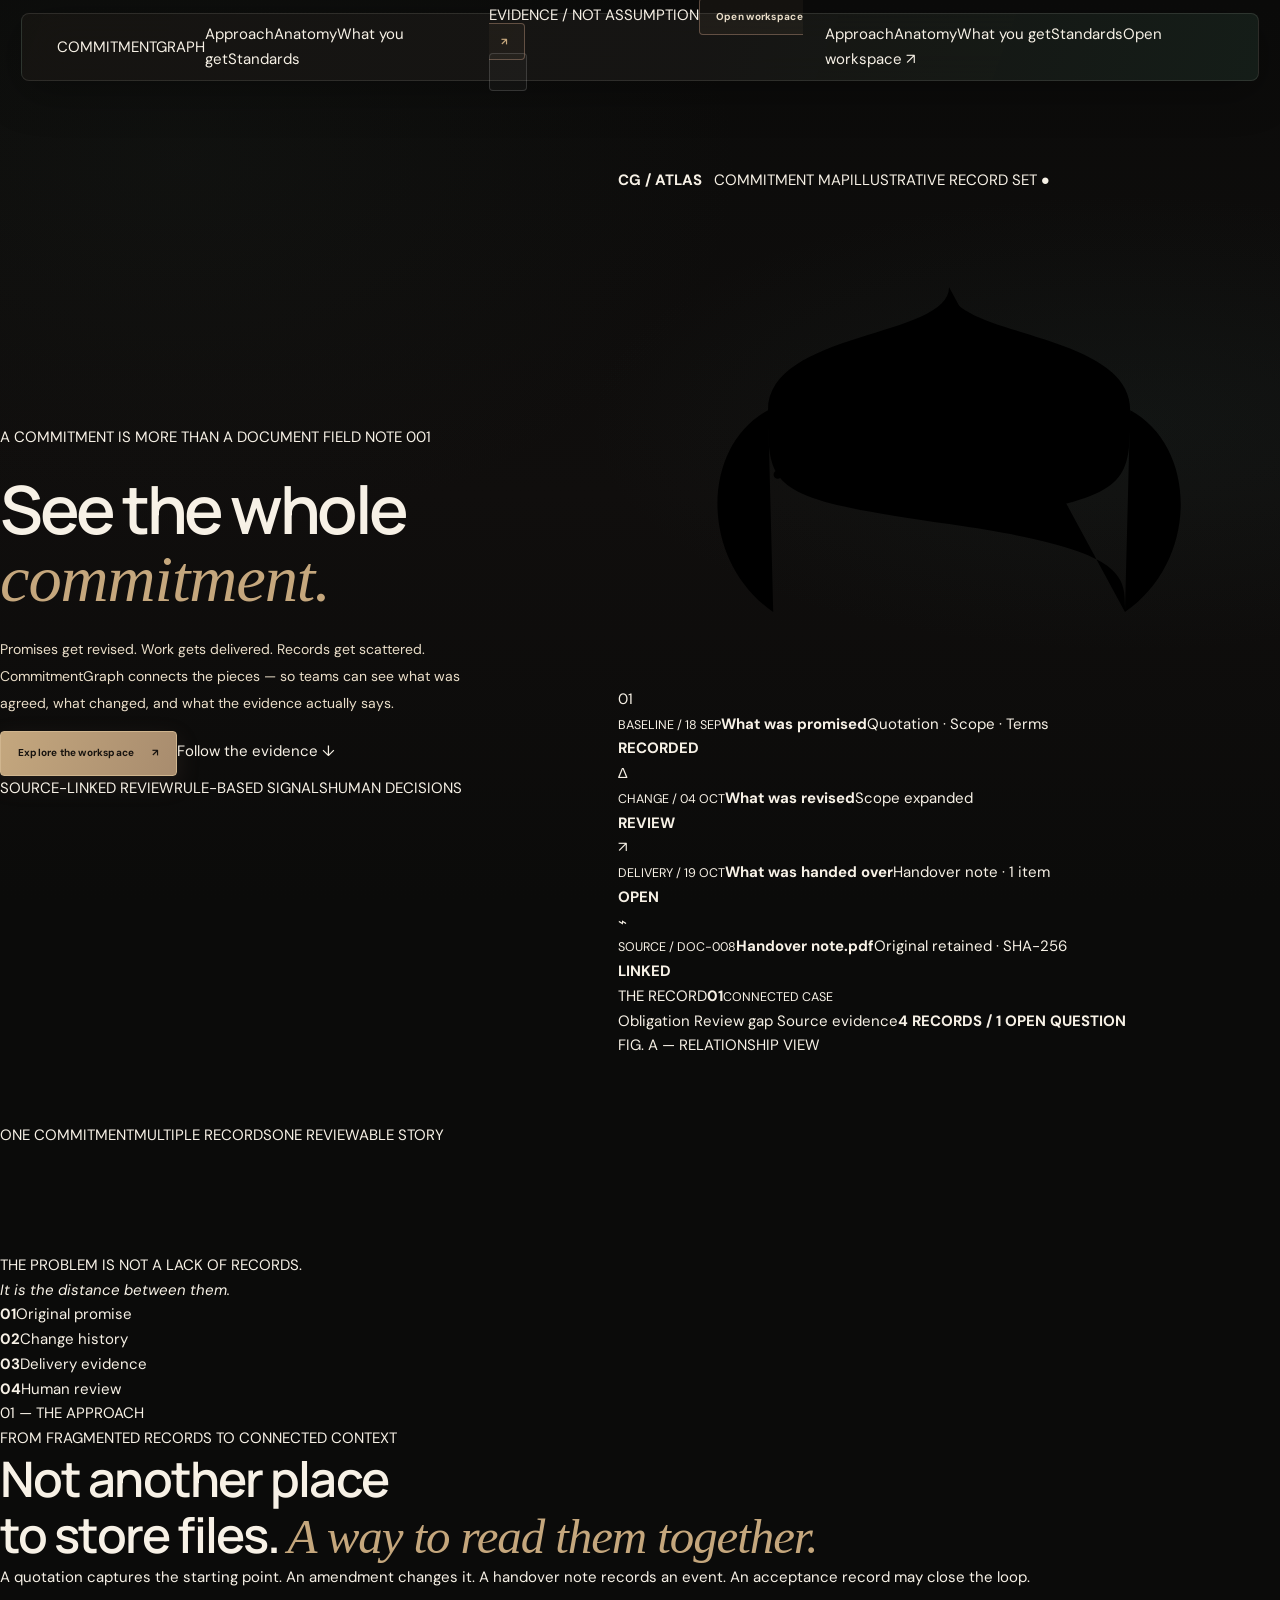
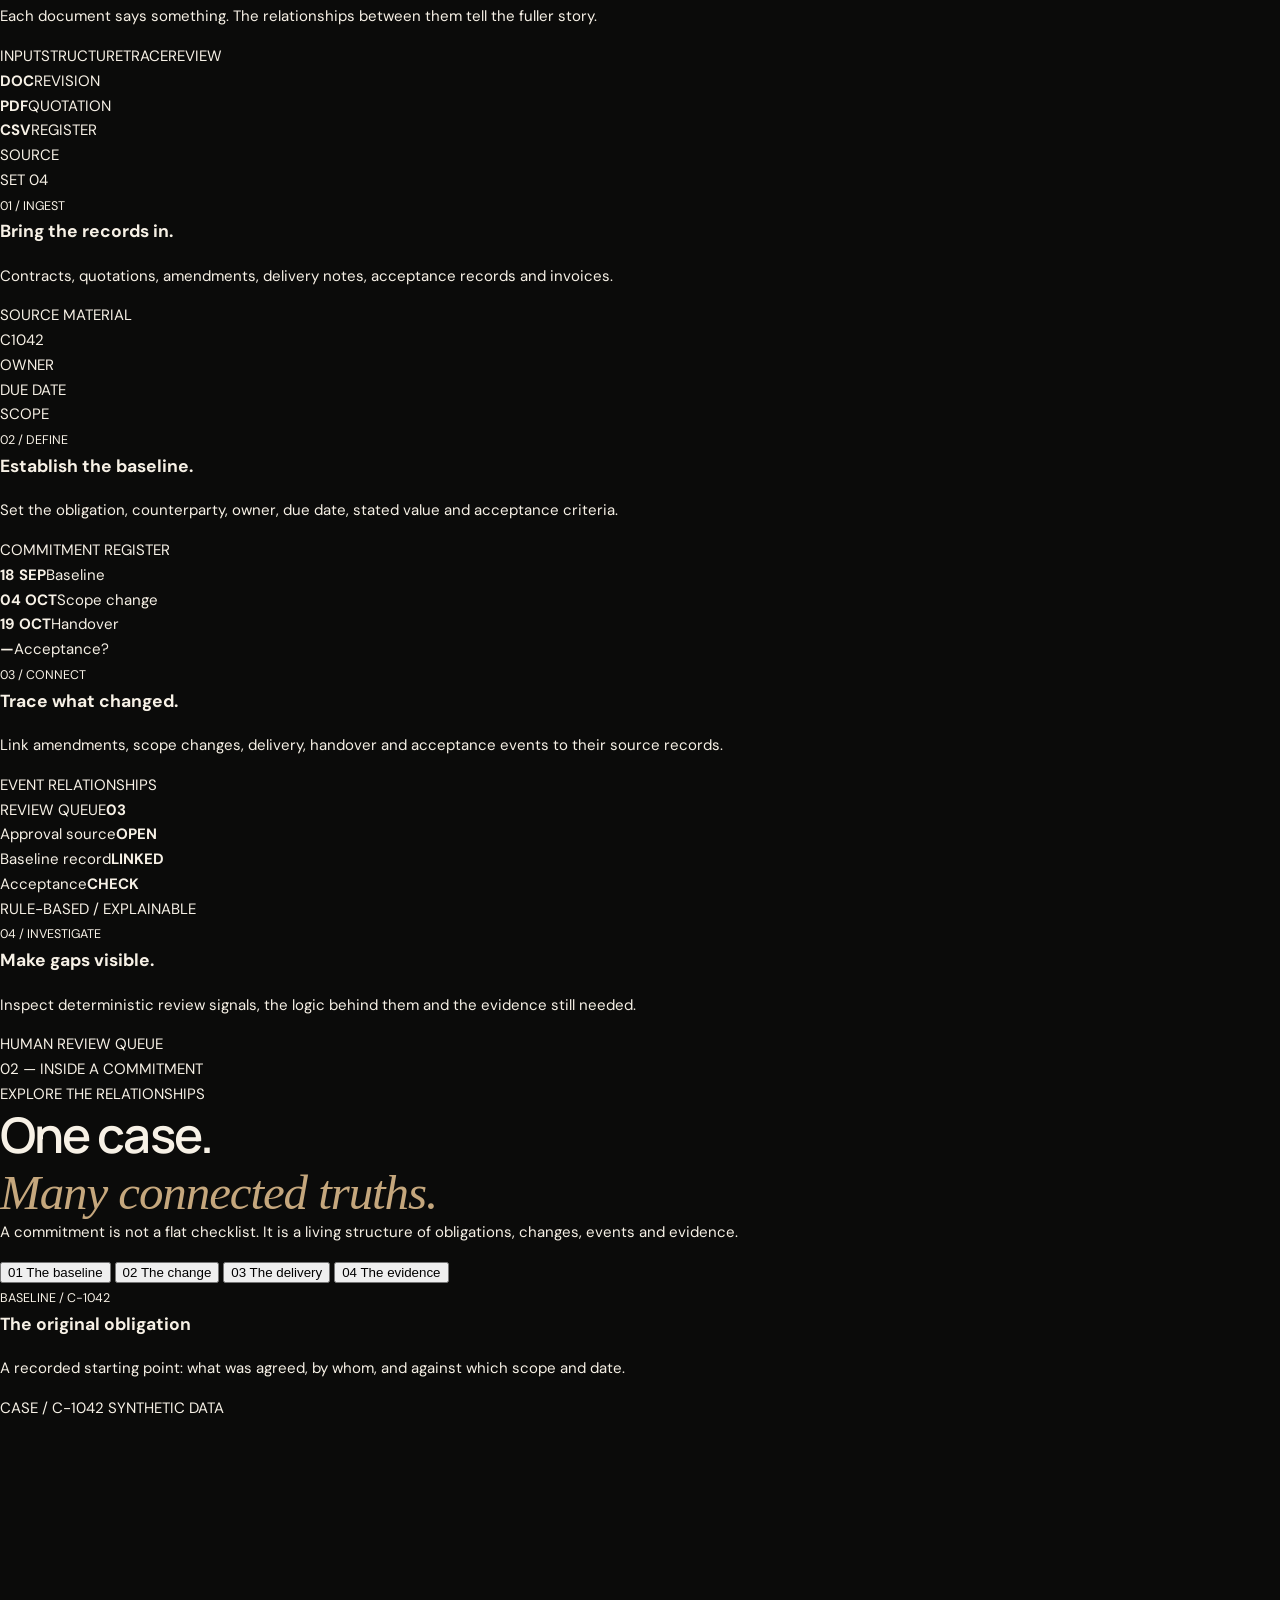
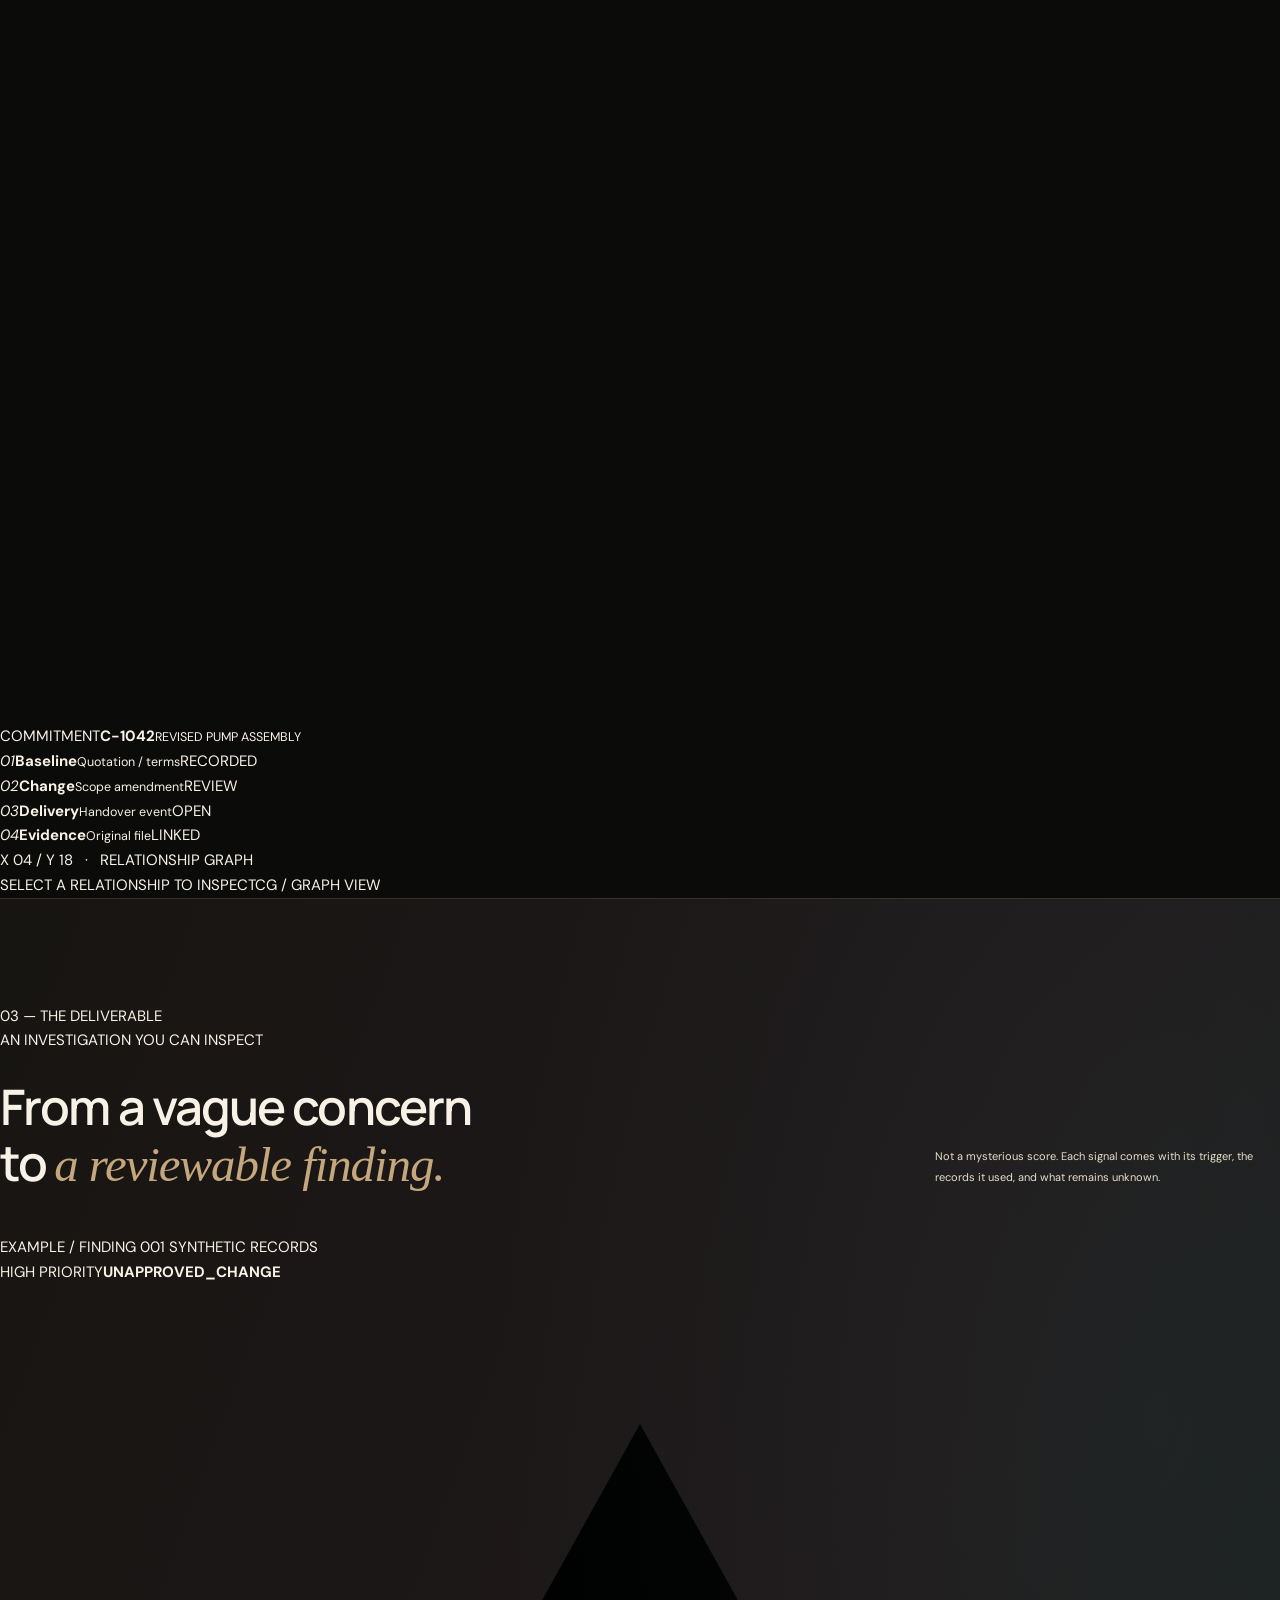
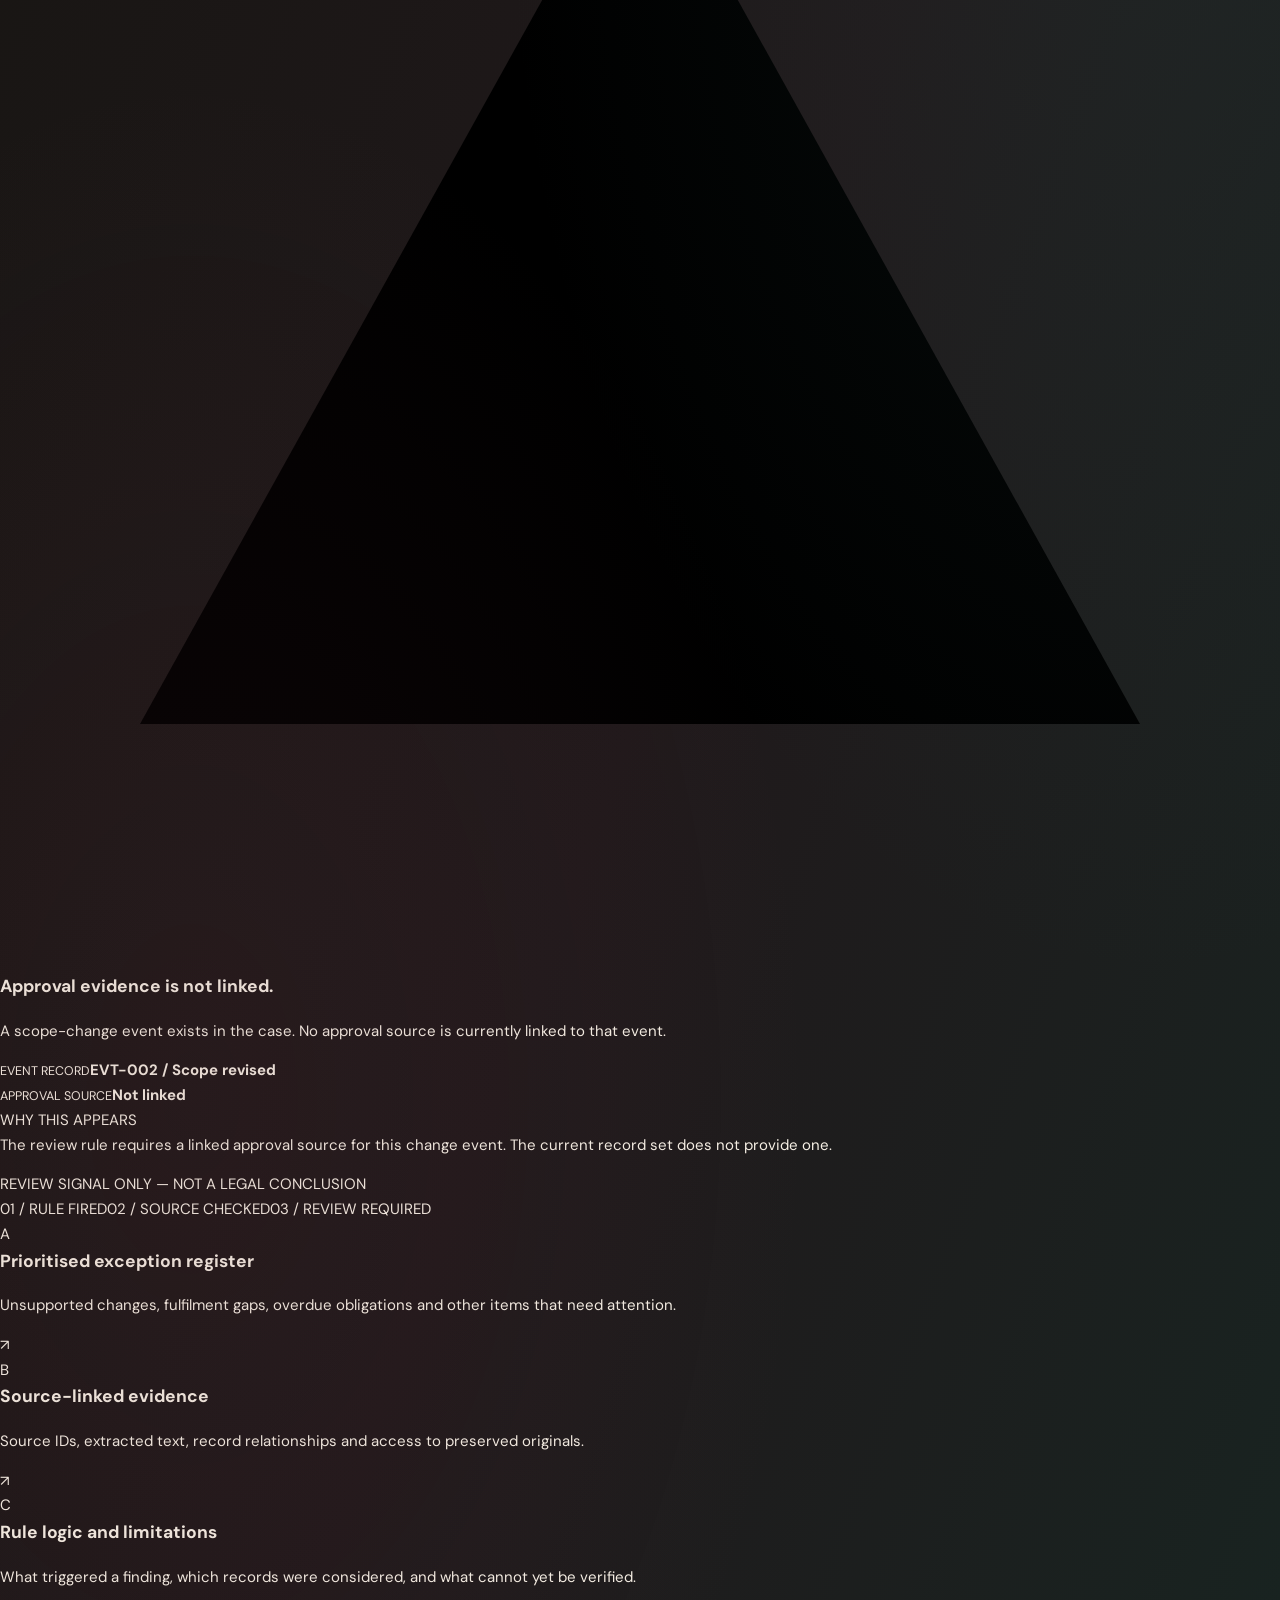
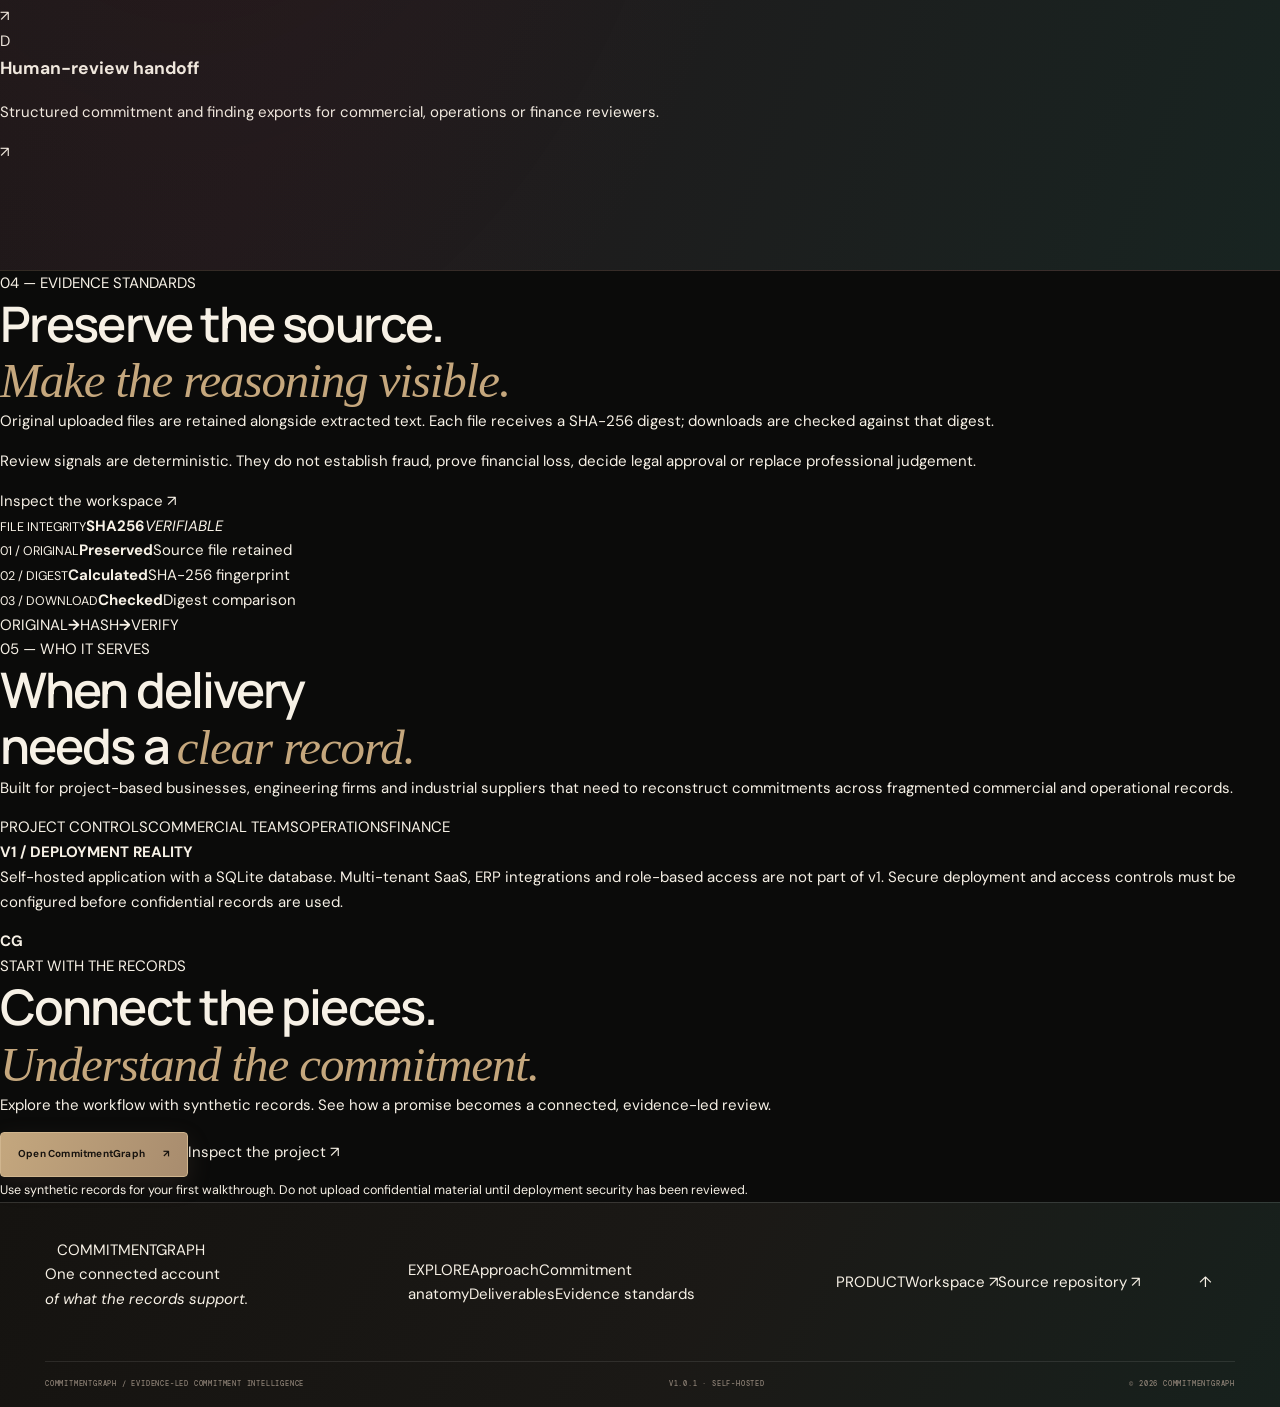
==== commit 6a17dd9c: "Rebuild marketing experience as Commitment Atlas" ====
--- a/static/marketing.html
+++ b/static/marketing.html
@@ -1,50 +1,102 @@
 <!doctype html>
-<html lang="en"><head>
+<html lang="en">
+<head>
 <meta charset="utf-8"><meta name="viewport" content="width=device-width,initial-scale=1">
-<meta name="theme-color" content="#0B0B0A">
-<meta name="description" content="CommitmentGraph reconstructs business commitments, traces changes and delivery to source records, and produces an evidence-linked review queue.">
-<meta property="og:title" content="CommitmentGraph — Make delivery evidence legible">
-<meta property="og:description" content="A structured review of what was promised, what changed, what was delivered, and what the records support.">
-<title>CommitmentGraph — Evidence-led commitment intelligence</title>
+<meta name="theme-color" content="#0b0b0a">
+<meta name="description" content="CommitmentGraph connects commercial promises, revisions, delivery events and source records into an evidence-led review trail.">
+<meta property="og:title" content="CommitmentGraph — See the whole commitment">
+<meta property="og:description" content="From the first promise to the final handover: one connected, reviewable record.">
+<title>CommitmentGraph — The commitment, in context</title>
 <link rel="preconnect" href="https://fonts.googleapis.com"><link rel="preconnect" href="https://fonts.gstatic.com" crossorigin>
-<link href="https://fonts.googleapis.com/css2?family=DM+Mono:wght@400;500&family=DM+Sans:wght@400;500;600;700&family=Manrope:wght@400;500;600;700;800&family=Cormorant+Garamond:wght@400;500;600&display=swap" rel="stylesheet">
-<link rel="stylesheet" href="/static/site.css"></head><body id="top">
-<div class="ambient ambient-one"></div><div class="ambient ambient-two"></div>
+<link href="https://fonts.googleapis.com/css2?family=DM+Mono:wght@400;500&family=DM+Sans:wght@400;500;600;700&family=Manrope:wght@400;500;600;700;800&family=Newsreader:opsz,wght@6..72,400;6..72,500;6..72,600&display=swap" rel="stylesheet">
+<link rel="stylesheet" href="/static/site.css">
+</head>
+<body id="top">
+<div class="grain" aria-hidden="true"></div><div class="ambient ambient-a"></div><div class="ambient ambient-b"></div>
 <header class="site-header">
-<a class="brand" href="/" aria-label="CommitmentGraph home"><span class="brand-mark"><svg viewBox="0 0 40 40" aria-hidden="true"><path d="M9 12.5 20 6l11 6.5v15L20 34 9 27.5z"/><path d="M9 12.5 20 19l11-6.5M20 19v15M14 9.5l11 6.8"/></svg></span><span class="brand-word">COMMITMENT<span>GRAPH</span></span></a>
-<div class="header-actions"><a class="header-cta" href="/workspace">Open workspace <span>↗</span></a><button class="menu-toggle" aria-label="Open navigation" aria-expanded="false"><span></span><span></span></button></div>
-<nav class="main-nav" id="main-nav" aria-label="Main navigation"><a href="#method">Method</a><a href="#outputs">Deliverables</a><a href="#integrity">Evidence standards</a><a href="/workspace">Workspace <span>↗</span></a></nav>
+<a class="brand" href="/" aria-label="CommitmentGraph home"><span class="brand-symbol"><svg viewBox="0 0 44 44" aria-hidden="true"><path d="M22 3 39 13v18L22 41 5 31V13z"/><path d="M5 13 22 23 39 13M22 23v18"/><circle cx="22" cy="23" r="3"/><path d="m13 8 18 10M13 36l18-10"/></svg></span><span class="brand-name">COMMITMENT<span>GRAPH</span></span></a>
+<nav class="desktop-nav" aria-label="Main navigation"><a href="#approach">Approach</a><a href="#anatomy">Anatomy</a><a href="#outputs">What you get</a><a href="#standards">Standards</a></nav>
+<div class="header-right"><span class="header-note">EVIDENCE / NOT ASSUMPTION</span><a class="header-cta" href="/workspace">Open workspace <span>↗</span></a><button class="menu-toggle" aria-label="Open navigation" aria-expanded="false"><i></i><i></i></button></div>
+<nav class="mobile-nav" id="mobile-nav" aria-label="Mobile navigation"><a href="#approach">Approach</a><a href="#anatomy">Anatomy</a><a href="#outputs">What you get</a><a href="#standards">Standards</a><a href="/workspace">Open workspace ↗</a></nav>
 </header>
 <main>
-<section class="hero section-wrap">
-<div class="hero-copy"><div class="eyebrow"><span class="eyebrow-line"></span> BUSINESS COMMITMENT EVIDENCE REVIEW</div>
-<h1>Make every<br><em>commitment traceable.</em></h1>
-<p class="hero-lede">A structured view of what was promised, what changed, what was delivered, and what the available records can actually support.</p>
-<div class="hero-actions"><a class="button button-primary" href="/workspace">Enter the workspace <span>↗</span></a><a class="text-link" href="#method">Explore the method <span>↓</span></a></div>
-<div class="hero-footnote"><span class="status-dot"></span> Evidence-linked <i></i> Rule-based <i></i> Human-reviewed</div></div>
-<div class="hero-visual" aria-label="Illustrative relationship map connecting a commitment, an amendment, a delivery event and source evidence">
-<div class="visual-heading"><span>COMMITMENT RELATIONSHIP MAP</span><span>FIG. 01 / LIVE MODEL</span></div>
-<div class="visual-grid"></div>
-<svg class="network-lines" viewBox="0 0 600 390" preserveAspectRatio="none" aria-hidden="true"><path class="line line-main" d="M300 105 C300 150 150 150 150 218"/><path class="line line-main" d="M300 105 C300 150 450 150 450 218"/><path class="line line-sub" d="M150 278 C150 330 300 320 300 355"/><path class="line line-sub" d="M450 278 C450 330 300 320 300 355"/><circle class="line-pulse" r="4"><animateMotion dur="4s" repeatCount="indefinite" path="M300 105 C300 150 150 150 150 218"/></circle><circle class="line-pulse pulse-two" r="4"><animateMotion dur="4.8s" repeatCount="indefinite" path="M300 105 C300 150 450 150 450 218"/></circle></svg>
-<div class="map-node root-node"><span class="node-symbol">C</span><div><small>COMMITMENT / C-1042</small><strong>Revised pump assembly</strong><span>Baseline obligation · 18 Sep</span></div><b class="node-pill">RECORDED</b></div>
-<div class="map-node change-node"><span class="node-symbol">Δ</span><div><small>CHANGE EVENT / EVT-002</small><strong>Scope revised</strong><span>Approval source not linked</span></div><b class="node-alert">REVIEW</b></div>
-<div class="map-node delivery-node"><span class="node-symbol">↗</span><div><small>DELIVERY / EVT-004</small><strong>Handover reported</strong><span>Acceptance needs review</span></div><b class="node-open">OPEN</b></div>
-<div class="map-node source-node"><span class="node-symbol">▤</span><div><small>SOURCE RECORD / DOC-008</small><strong>Handover note.pdf</strong><span>Original retained · SHA-256</span></div><b class="node-linked">LINKED</b></div>
-<div class="map-caption"><span><i class="legend-dot gold"></i> Commitment</span><span><i class="legend-dot red"></i> Review gap</span><span><i class="legend-dot teal"></i> Source link</span><b>2 EVENTS · 1 SOURCE · 1 GAP</b></div>
-</div></section>
-<section class="principles"><div class="section-wrap principles-inner"><div><b>01</b><span>Preserve the original record</span></div><div><b>02</b><span>Trace every material change</span></div><div><b>03</b><span>Explain every review signal</span></div><div><b>04</b><span>Keep decisions with people</span></div></div></section>
-<section class="intro section-wrap" id="method"><div class="section-kicker">01 / THE METHOD</div><div class="intro-grid"><h2>Scattered records.<br><em>One connected account.</em></h2><div class="intro-text"><p>Commercial commitments rarely live in one place. Scope may sit in a quotation, a revision in an amendment, delivery in a handover note, and billing in a separate record.</p><p>CommitmentGraph brings those fragments into a reviewable structure. It shows what is recorded, what is connected, and where the evidence chain is incomplete. It does not decide who is liable.</p></div></div>
-<div class="workflow"><article class="workflow-step"><span class="step-no">01 / CAPTURE</span><div class="step-illustration"><span class="file-shape">PDF</span><span class="file-shape alt">DOC</span><span class="file-shape">CSV</span></div><h3>Collect source records</h3><p>Upload contracts, quotations, amendments, delivery notes, acceptance records and invoices.</p><span class="step-foot">SOURCE MATERIAL / INGESTION</span></article>
-<article class="workflow-step"><span class="step-no">02 / STRUCTURE</span><div class="step-illustration structure-art"><span class="orbit"></span><span class="orbit orbit-two"></span><i></i><i></i><i></i></div><h3>Define the commitment</h3><p>Record the obligation, counterparty, owner, due date, stated value and acceptance criteria.</p><span class="step-foot">REGISTER / BASELINE</span></article>
-<article class="workflow-step"><span class="step-no">03 / TRACE</span><div class="step-illustration trace-art"><i></i><i></i><i></i><i></i><span></span></div><h3>Connect what changed</h3><p>Link amendments, scope changes, delivery, handover and acceptance events to their sources.</p><span class="step-foot">EVENTS / RELATIONSHIPS</span></article>
-<article class="workflow-step"><span class="step-no">04 / REVIEW</span><div class="step-illustration review-art"><span>!</span><i></i><i></i></div><h3>Investigate exceptions</h3><p>Run deterministic checks and inspect the reasoning and source references behind each signal.</p><span class="step-foot">FINDINGS / HUMAN REVIEW</span></article></div></section>
-<section class="outputs-section" id="outputs"><div class="section-wrap"><div class="section-kicker">02 / THE DELIVERABLE</div><div class="outputs-heading"><h2>Not another dashboard.<br><em>A defensible review trail.</em></h2><p>Every investigation produces inspectable findings with their source references, rule logic and unresolved limitations.</p></div>
-<div class="output-grid"><article class="output-main"><div class="output-label"><span class="pulse-small"></span> ILLUSTRATIVE FINDING / SYNTHETIC DATA</div><div class="finding-preview"><div class="finding-top"><span class="finding-tag">HIGH · REVIEW REQUIRED</span><span class="finding-code">UNAPPROVED_CHANGE</span></div><h3>Change lacks substantiated approval</h3><p>A scope-change event is recorded, but the current record set contains no linked approval evidence.</p><div class="evidence-pair"><div><small>EVENT</small><b>EVT-002 · Scope change</b></div><div><small>SOURCE</small><b class="missing">No source linked</b></div></div><div class="finding-bottom"><span>REVIEW SIGNAL · NOT A LEGAL CONCLUSION</span><span>CG / 01</span></div></div><div class="finding-connector"><span></span><span>FINDING LINKED TO COMMITMENT C-1042</span><span></span></div></article>
-<div class="output-list"><article><span class="output-index">A</span><div><h3>Prioritised exception worklist</h3><p>Overdue obligations, unsupported changes, fulfilment gaps and billing items for review.</p></div></article><article><span class="output-index">B</span><div><h3>Source-linked evidence</h3><p>Finding references, source IDs, extracted text and preserved original files.</p></div></article><article><span class="output-index">C</span><div><h3>Reasoning and limitations</h3><p>The rule that fired, the records it used, and what remains unverified.</p></div></article><article><span class="output-index">D</span><div><h3>Human-review handoff</h3><p>Commitment and findings exports for a controller, project lead or reviewer.</p></div></article></div></div></div></section>
-<section class="integrity section-wrap" id="integrity"><div class="integrity-copy"><div class="section-kicker">03 / EVIDENCE INTEGRITY</div><h2>Keep the source.<br><em>Show the reasoning.</em></h2><p>Uploaded originals are retained alongside extracted text. Each file receives a SHA-256 digest; original downloads are checked against that digest before delivery.</p><p>Findings are deterministic review signals. They do not establish fraud, prove financial loss, determine legal approval or replace professional judgement.</p></div>
-<div class="integrity-visual"><div class="integrity-orbit orbit-a"></div><div class="integrity-orbit orbit-b"></div><div class="integrity-core"><span>SHA</span><b>256</b><small>INTEGRITY CHECK</small></div><div class="integrity-tag tag-original">ORIGINAL FILE <b>PRESERVED</b></div><div class="integrity-tag tag-hash">FILE DIGEST <b>VERIFIED</b></div><div class="integrity-tag tag-review">DECISION <b>HUMAN</b></div><div class="integrity-foot">SOURCE → HASH → VERIFIED DOWNLOAD</div></div></section>
-<section class="use-case"><div class="section-wrap use-case-inner"><div><div class="section-kicker">04 / BUILT FOR REVIEWERS</div><h2>For teams accountable<br>for project delivery.</h2></div><div class="use-case-copy"><p>Designed for project-based businesses, engineering firms and industrial suppliers that need to reconstruct commitments across fragmented records.</p><p><b>Typical reviewers:</b> project controls, operations, commercial management and finance teams.</p><p><b>Deployment:</b> self-hosted application with a SQLite database. Public multi-tenant SaaS, ERP integrations and role-based access are not part of v1.</p></div></div></section>
-<section class="final-cta section-wrap"><div class="cta-rule"></div><div class="section-kicker">BEGIN WITH A RECORD SET</div><h2>Make the trail<br><em>visible.</em></h2><p>Explore the workspace with synthetic records, then evaluate the workflow in a controlled deployment.</p><div class="hero-actions"><a class="button button-primary" href="/workspace">Open CommitmentGraph <span>↗</span></a><a class="text-link" href="https://github.com/DT-09/CommitmentGraph" target="_blank" rel="noopener noreferrer">Inspect the project <span>↗</span></a></div><div class="cta-note">Use synthetic records for the first walkthrough. Review deployment security before uploading confidential business material.</div></section>
+<section class="hero shell">
+<div class="hero-copy">
+<div class="overline"><span class="overline-mark"></span> A COMMITMENT IS MORE THAN A DOCUMENT <span class="overline-index">FIELD NOTE 001</span></div>
+<h1>See the whole<br><em>commitment.</em></h1>
+<p class="hero-lede">Promises get revised. Work gets delivered. Records get scattered. CommitmentGraph connects the pieces — so teams can see what was agreed, what changed, and what the evidence actually says.</p>
+<div class="hero-buttons"><a class="button button-primary" href="/workspace">Explore the workspace <span>↗</span></a><a class="quiet-link" href="#approach">Follow the evidence <span>↓</span></a></div>
+<div class="hero-meta"><span><i class="live-dot"></i> SOURCE-LINKED REVIEW</span><span>RULE-BASED SIGNALS</span><span>HUMAN DECISIONS</span></div>
+</div>
+<div class="atlas" aria-label="Illustrative commitment evidence map">
+<div class="atlas-top"><span><b>CG / ATLAS</b> &nbsp; COMMITMENT MAP</span><span>ILLUSTRATIVE RECORD SET <i>●</i></span></div>
+<div class="atlas-grid"></div><div class="atlas-contours"></div>
+<svg class="atlas-lines" viewBox="0 0 640 470" preserveAspectRatio="none" aria-hidden="true">
+<defs><linearGradient id="goldline"><stop stop-color="#b99a6d" stop-opacity=".2"/><stop offset=".5" stop-color="#d0b181"/><stop offset="1" stop-color="#b99a6d" stop-opacity=".2"/></linearGradient><linearGradient id="tealline"><stop stop-color="#639587" stop-opacity=".1"/><stop offset=".5" stop-color="#8db9a8"/><stop offset="1" stop-color="#639587" stop-opacity=".1"/></linearGradient></defs>
+<path class="route route-gold" d="M320 91 C320 140 145 133 145 210 S145 295 320 320 S490 370 490 405"/><path class="route route-teal" d="M320 91 C320 140 495 133 495 210 S495 295 320 320"/><path class="route route-muted" d="M145 210 C80 245 78 355 150 405 M495 210 C560 245 562 355 490 405"/>
+<circle r="4" class="traveller"><animateMotion dur="7s" repeatCount="indefinite" path="M320 91 C320 140 145 133 145 210 S145 295 320 320 S490 370 490 405"/></circle>
+<circle r="3" class="traveller teal-traveller"><animateMotion dur="6s" repeatCount="indefinite" path="M320 91 C320 140 495 133 495 210 S495 295 320 320"/></circle>
+</svg>
+<div class="atlas-node node-promise"><span class="node-icon icon-gold">01</span><div><small>BASELINE / 18 SEP</small><strong>What was promised</strong><label>Quotation · Scope · Terms</label></div><b class="node-state">RECORDED</b></div>
+<div class="atlas-node node-change"><span class="node-icon icon-red">Δ</span><div><small>CHANGE / 04 OCT</small><strong>What was revised</strong><label>Scope expanded</label></div><b class="node-state state-review">REVIEW</b></div>
+<div class="atlas-node node-delivery"><span class="node-icon icon-teal">↗</span><div><small>DELIVERY / 19 OCT</small><strong>What was handed over</strong><label>Handover note · 1 item</label></div><b class="node-state state-open">OPEN</b></div>
+<div class="atlas-node node-evidence"><span class="node-icon icon-teal">⌁</span><div><small>SOURCE / DOC-008</small><strong>Handover note.pdf</strong><label>Original retained · SHA-256</label></div><b class="node-state state-linked">LINKED</b></div>
+<div class="atlas-core"><span>THE RECORD</span><b>01</b><small>CONNECTED CASE</small></div>
+<div class="atlas-legend"><span><i class="legend-gold"></i> Obligation</span><span><i class="legend-red"></i> Review gap</span><span><i class="legend-teal"></i> Source evidence</span><b>4 RECORDS / 1 OPEN QUESTION</b></div>
+<div class="atlas-side-label">FIG. A — RELATIONSHIP VIEW</div>
+</div>
+<div class="hero-caption"><span>ONE COMMITMENT</span><span class="caption-rule"></span><span>MULTIPLE RECORDS</span><span class="caption-rule"></span><span>ONE REVIEWABLE STORY</span></div>
+</section>
+
+<section class="signal-strip"><div class="shell signal-inner"><div class="signal-lead">THE PROBLEM IS NOT A LACK OF RECORDS.<br><em>It is the distance between them.</em></div><div class="signal-stat"><b>01</b><span>Original promise</span></div><div class="signal-stat"><b>02</b><span>Change history</span></div><div class="signal-stat"><b>03</b><span>Delivery evidence</span></div><div class="signal-stat"><b>04</b><span>Human review</span></div></div></section>
+
+<section class="approach shell section-pad" id="approach">
+<div class="section-head"><div class="section-id">01 <i>—</i> THE APPROACH</div><span class="section-aside">FROM FRAGMENTED RECORDS TO CONNECTED CONTEXT</span></div>
+<div class="approach-intro"><h2>Not another place<br>to store files. <em>A way to read them together.</em></h2><div class="approach-copy"><p>A quotation captures the starting point. An amendment changes it. A handover note records an event. An acceptance record may close the loop.</p><p>Each document says something. The relationships between them tell the fuller story.</p></div></div>
+<div class="journey">
+<div class="journey-rail"><span>INPUT</span><i></i><span>STRUCTURE</span><i></i><span>TRACE</span><i></i><span>REVIEW</span></div>
+<article class="journey-card journey-input"><div class="journey-visual documents-visual"><div class="doc doc-back"><b>DOC</b><span>REVISION</span><i></i><i></i></div><div class="doc doc-front"><b>PDF</b><span>QUOTATION</span><i></i><i></i><i></i></div><div class="doc doc-side"><b>CSV</b><span>REGISTER</span><i></i></div><div class="visual-stamp">SOURCE<br>SET 04</div></div><div class="journey-text"><small>01 / INGEST</small><h3>Bring the records in.</h3><p>Contracts, quotations, amendments, delivery notes, acceptance records and invoices.</p><span class="journey-output">SOURCE MATERIAL</span></div></article>
+<article class="journey-card journey-structure"><div class="journey-visual structure-visual"><div class="structure-ring ring-one"></div><div class="structure-ring ring-two"></div><div class="structure-center">C<span>1042</span></div><i class="orbit-point point-one"></i><i class="orbit-point point-two"></i><i class="orbit-point point-three"></i><div class="orbit-label label-one">OWNER</div><div class="orbit-label label-two">DUE DATE</div><div class="orbit-label label-three">SCOPE</div></div><div class="journey-text"><small>02 / DEFINE</small><h3>Establish the baseline.</h3><p>Set the obligation, counterparty, owner, due date, stated value and acceptance criteria.</p><span class="journey-output">COMMITMENT REGISTER</span></div></article>
+<article class="journey-card journey-trace"><div class="journey-visual timeline-visual"><div class="timeline-line"></div><div class="timeline-event event-a"><i></i><b>18 SEP</b><span>Baseline</span></div><div class="timeline-event event-b"><i></i><b>04 OCT</b><span>Scope change</span></div><div class="timeline-event event-c"><i></i><b>19 OCT</b><span>Handover</span></div><div class="timeline-event event-d"><i></i><b>—</b><span>Acceptance?</span></div><div class="timeline-scan"></div></div><div class="journey-text"><small>03 / CONNECT</small><h3>Trace what changed.</h3><p>Link amendments, scope changes, delivery, handover and acceptance events to their source records.</p><span class="journey-output">EVENT RELATIONSHIPS</span></div></article>
+<article class="journey-card journey-review"><div class="journey-visual review-visual"><div class="review-sheet"><div class="review-sheet-head"><span>REVIEW QUEUE</span><b>03</b></div><div class="review-row"><i class="review-alert"></i><span>Approval source</span><b>OPEN</b></div><div class="review-row"><i class="review-ok"></i><span>Baseline record</span><b>LINKED</b></div><div class="review-row"><i class="review-wait"></i><span>Acceptance</span><b>CHECK</b></div><div class="review-sheet-foot">RULE-BASED / EXPLAINABLE</div></div></div><div class="journey-text"><small>04 / INVESTIGATE</small><h3>Make gaps visible.</h3><p>Inspect deterministic review signals, the logic behind them and the evidence still needed.</p><span class="journey-output">HUMAN REVIEW QUEUE</span></div></article>
+</div>
+</section>
+
+<section class="anatomy-section" id="anatomy"><div class="shell section-pad">
+<div class="section-head"><div class="section-id">02 <i>—</i> INSIDE A COMMITMENT</div><span class="section-aside">EXPLORE THE RELATIONSHIPS</span></div>
+<div class="anatomy-layout"><div class="anatomy-copy"><h2>One case.<br><em>Many connected truths.</em></h2><p>A commitment is not a flat checklist. It is a living structure of obligations, changes, events and evidence.</p>
+<div class="anatomy-tabs" role="tablist" aria-label="Commitment relationship views">
+<button class="anatomy-tab active" role="tab" aria-selected="true" data-view="baseline"><span>01</span> The baseline</button>
+<button class="anatomy-tab" role="tab" aria-selected="false" data-view="change"><span>02</span> The change</button>
+<button class="anatomy-tab" role="tab" aria-selected="false" data-view="delivery"><span>03</span> The delivery</button>
+<button class="anatomy-tab" role="tab" aria-selected="false" data-view="evidence"><span>04</span> The evidence</button>
+</div><div class="anatomy-note" aria-live="polite"><small id="view-kicker">BASELINE / C-1042</small><h3 id="view-title">The original obligation</h3><p id="view-copy">A recorded starting point: what was agreed, by whom, and against which scope and date.</p></div>
+</div>
+<div class="case-board" data-active="baseline"><div class="board-top"><span>CASE / C-1042</span><span class="board-status"><i></i> SYNTHETIC DATA</span></div><div class="board-canvas">
+<div class="board-grid"></div><svg class="board-links" viewBox="0 0 600 420" preserveAspectRatio="none" aria-hidden="true"><path d="M300 210 L150 100 M300 210 L450 100 M300 210 L150 320 M300 210 L450 320"/><path d="M150 100 L450 100 M150 320 L450 320" class="link-secondary"/></svg>
+<div class="board-hub"><span>COMMITMENT</span><b>C-1042</b><small>REVISED PUMP ASSEMBLY</small></div>
+<div class="board-card board-baseline"><i>01</i><b>Baseline</b><small>Quotation / terms</small><span>RECORDED</span></div>
+<div class="board-card board-change"><i>02</i><b>Change</b><small>Scope amendment</small><span>REVIEW</span></div>
+<div class="board-card board-delivery"><i>03</i><b>Delivery</b><small>Handover event</small><span>OPEN</span></div>
+<div class="board-card board-evidence"><i>04</i><b>Evidence</b><small>Original file</small><span>LINKED</span></div>
+<div class="board-coordinates">X 04 / Y 18 &nbsp; · &nbsp; RELATIONSHIP GRAPH</div>
+</div><div class="board-bottom"><span>SELECT A RELATIONSHIP TO INSPECT</span><span>CG / GRAPH VIEW</span></div></div>
+</div></div></section>
+
+<section class="outputs-section shell section-pad" id="outputs">
+<div class="section-head"><div class="section-id">03 <i>—</i> THE DELIVERABLE</div><span class="section-aside">AN INVESTIGATION YOU CAN INSPECT</span></div>
+<div class="outputs-heading"><h2>From a vague concern<br>to <em>a reviewable finding.</em></h2><p>Not a mysterious score. Each signal comes with its trigger, the records it used, and what remains unknown.</p></div>
+<div class="finding-layout"><div class="finding-stage"><div class="stage-top"><span>EXAMPLE / FINDING 001</span><span><i></i> SYNTHETIC RECORDS</span></div><div class="finding-card"><div class="finding-status"><span>HIGH PRIORITY</span><b>UNAPPROVED_CHANGE</b></div><div class="finding-icon"><svg viewBox="0 0 64 64" aria-hidden="true"><path d="M32 7 57 52H7z"/><path d="M32 23v14m0 7v1"/></svg></div><h3>Approval evidence is not linked.</h3><p>A scope-change event exists in the case. No approval source is currently linked to that event.</p><div class="finding-evidence"><div><small>EVENT RECORD</small><b>EVT-002 / Scope revised</b></div><div><small>APPROVAL SOURCE</small><b class="unlinked">Not linked</b></div></div><div class="finding-reason"><span>WHY THIS APPEARS</span><p>The review rule requires a linked approval source for this change event. The current record set does not provide one.</p></div><div class="finding-disclaimer">REVIEW SIGNAL ONLY — NOT A LEGAL CONCLUSION</div></div><div class="stage-foot"><span>01 / RULE FIRED</span><span>02 / SOURCE CHECKED</span><span>03 / REVIEW REQUIRED</span></div></div>
+<div class="deliverables"><article><span class="deliverable-no">A</span><div><h3>Prioritised exception register</h3><p>Unsupported changes, fulfilment gaps, overdue obligations and other items that need attention.</p></div><span class="deliverable-arrow">↗</span></article><article><span class="deliverable-no">B</span><div><h3>Source-linked evidence</h3><p>Source IDs, extracted text, record relationships and access to preserved originals.</p></div><span class="deliverable-arrow">↗</span></article><article><span class="deliverable-no">C</span><div><h3>Rule logic and limitations</h3><p>What triggered a finding, which records were considered, and what cannot yet be verified.</p></div><span class="deliverable-arrow">↗</span></article><article><span class="deliverable-no">D</span><div><h3>Human-review handoff</h3><p>Structured commitment and finding exports for commercial, operations or finance reviewers.</p></div><span class="deliverable-arrow">↗</span></article></div></div>
+</section>
+
+<section class="standards-section" id="standards"><div class="shell section-pad standards-layout"><div class="standards-copy"><div class="section-head"><div class="section-id">04 <i>—</i> EVIDENCE STANDARDS</div></div><h2>Preserve the source.<br><em>Make the reasoning visible.</em></h2><p>Original uploaded files are retained alongside extracted text. Each file receives a SHA-256 digest; downloads are checked against that digest.</p><p>Review signals are deterministic. They do not establish fraud, prove financial loss, decide legal approval or replace professional judgement.</p><a class="quiet-link" href="/workspace">Inspect the workspace <span>↗</span></a></div>
+<div class="integrity-art"><div class="integrity-rings"><span></span><span></span><span></span><div class="hash-core"><small>FILE INTEGRITY</small><b>SHA</b><strong>256</strong><i>VERIFIABLE</i></div></div><div class="integrity-callout callout-a"><small>01 / ORIGINAL</small><b>Preserved</b><span>Source file retained</span></div><div class="integrity-callout callout-b"><small>02 / DIGEST</small><b>Calculated</b><span>SHA-256 fingerprint</span></div><div class="integrity-callout callout-c"><small>03 / DOWNLOAD</small><b>Checked</b><span>Digest comparison</span></div><div class="integrity-track"><i></i><span>ORIGINAL</span><b>→</b><span>HASH</span><b>→</b><span>VERIFY</span></div></div></div></section>
+
+<section class="fit-section shell"><div class="fit-left"><div class="section-id">05 <i>—</i> WHO IT SERVES</div><h2>When delivery<br>needs a <em>clear record.</em></h2></div><div class="fit-right"><p>Built for project-based businesses, engineering firms and industrial suppliers that need to reconstruct commitments across fragmented commercial and operational records.</p><div class="fit-tags"><span>PROJECT CONTROLS</span><span>COMMERCIAL TEAMS</span><span>OPERATIONS</span><span>FINANCE</span></div><div class="deployment-note"><b>V1 / DEPLOYMENT REALITY</b><p>Self-hosted application with a SQLite database. Multi-tenant SaaS, ERP integrations and role-based access are not part of v1. Secure deployment and access controls must be configured before confidential records are used.</p></div></div></section>
+
+<section class="closing shell"><div class="closing-orbit" aria-hidden="true"><span></span><span></span><span></span><b>CG</b></div><div class="section-id">START WITH THE RECORDS</div><h2>Connect the pieces.<br><em>Understand the commitment.</em></h2><p>Explore the workflow with synthetic records. See how a promise becomes a connected, evidence-led review.</p><div class="hero-buttons"><a class="button button-primary" href="/workspace">Open CommitmentGraph <span>↗</span></a><a class="quiet-link" href="https://github.com/DT-09/CommitmentGraph" target="_blank" rel="noopener noreferrer">Inspect the project <span>↗</span></a></div><small>Use synthetic records for your first walkthrough. Do not upload confidential material until deployment security has been reviewed.</small></section>
 </main>
-<footer class="site-footer"><div class="footer-main"><a class="brand" href="/"><span class="brand-mark"><svg viewBox="0 0 40 40" aria-hidden="true"><path d="M9 12.5 20 6l11 6.5v15L20 34 9 27.5z"/><path d="M9 12.5 20 19l11-6.5M20 19v15M14 9.5l11 6.8"/></svg></span><span class="brand-word">COMMITMENT<span>GRAPH</span></span></a><div class="footer-statement">A clearer account of<br><em>what the records support.</em></div><div class="footer-links"><a href="#method">Method</a><a href="#outputs">Deliverables</a><a href="#integrity">Evidence integrity</a><a href="/workspace">Workspace ↗</a></div><a class="footer-top" href="#top" aria-label="Back to top">↑</a></div><div class="footer-bottom"><span>COMMITMENTGRAPH / EVIDENCE-LED COMMITMENT INTELLIGENCE</span><span>V1.0.1 · SELF-HOSTED</span><span>© 2026 COMMITMENTGRAPH</span></div></footer>
-<script src="/static/site.js" defer></script></body></html>+<footer class="site-footer"><div class="shell footer-main"><div class="footer-brand"><a class="brand" href="/"><span class="brand-symbol"><svg viewBox="0 0 44 44" aria-hidden="true"><path d="M22 3 39 13v18L22 41 5 31V13z"/><path d="M5 13 22 23 39 13M22 23v18"/><circle cx="22" cy="23" r="3"/></svg></span><span class="brand-name">COMMITMENT<span>GRAPH</span></span></a><p>One connected account<br><em>of what the records support.</em></p></div><div class="footer-nav"><span>EXPLORE</span><a href="#approach">Approach</a><a href="#anatomy">Commitment anatomy</a><a href="#outputs">Deliverables</a><a href="#standards">Evidence standards</a></div><div class="footer-nav"><span>PRODUCT</span><a href="/workspace">Workspace ↗</a><a href="https://github.com/DT-09/CommitmentGraph" target="_blank" rel="noopener noreferrer">Source repository ↗</a></div><a class="back-top" href="#top" aria-label="Back to top">↑</a></div><div class="shell footer-bottom"><span>COMMITMENTGRAPH / EVIDENCE-LED COMMITMENT INTELLIGENCE</span><span>V1.0.1 · SELF-HOSTED</span><span>© 2026 COMMITMENTGRAPH</span></div></footer>
+<script src="/static/site.js" defer></script>
+</body></html>
